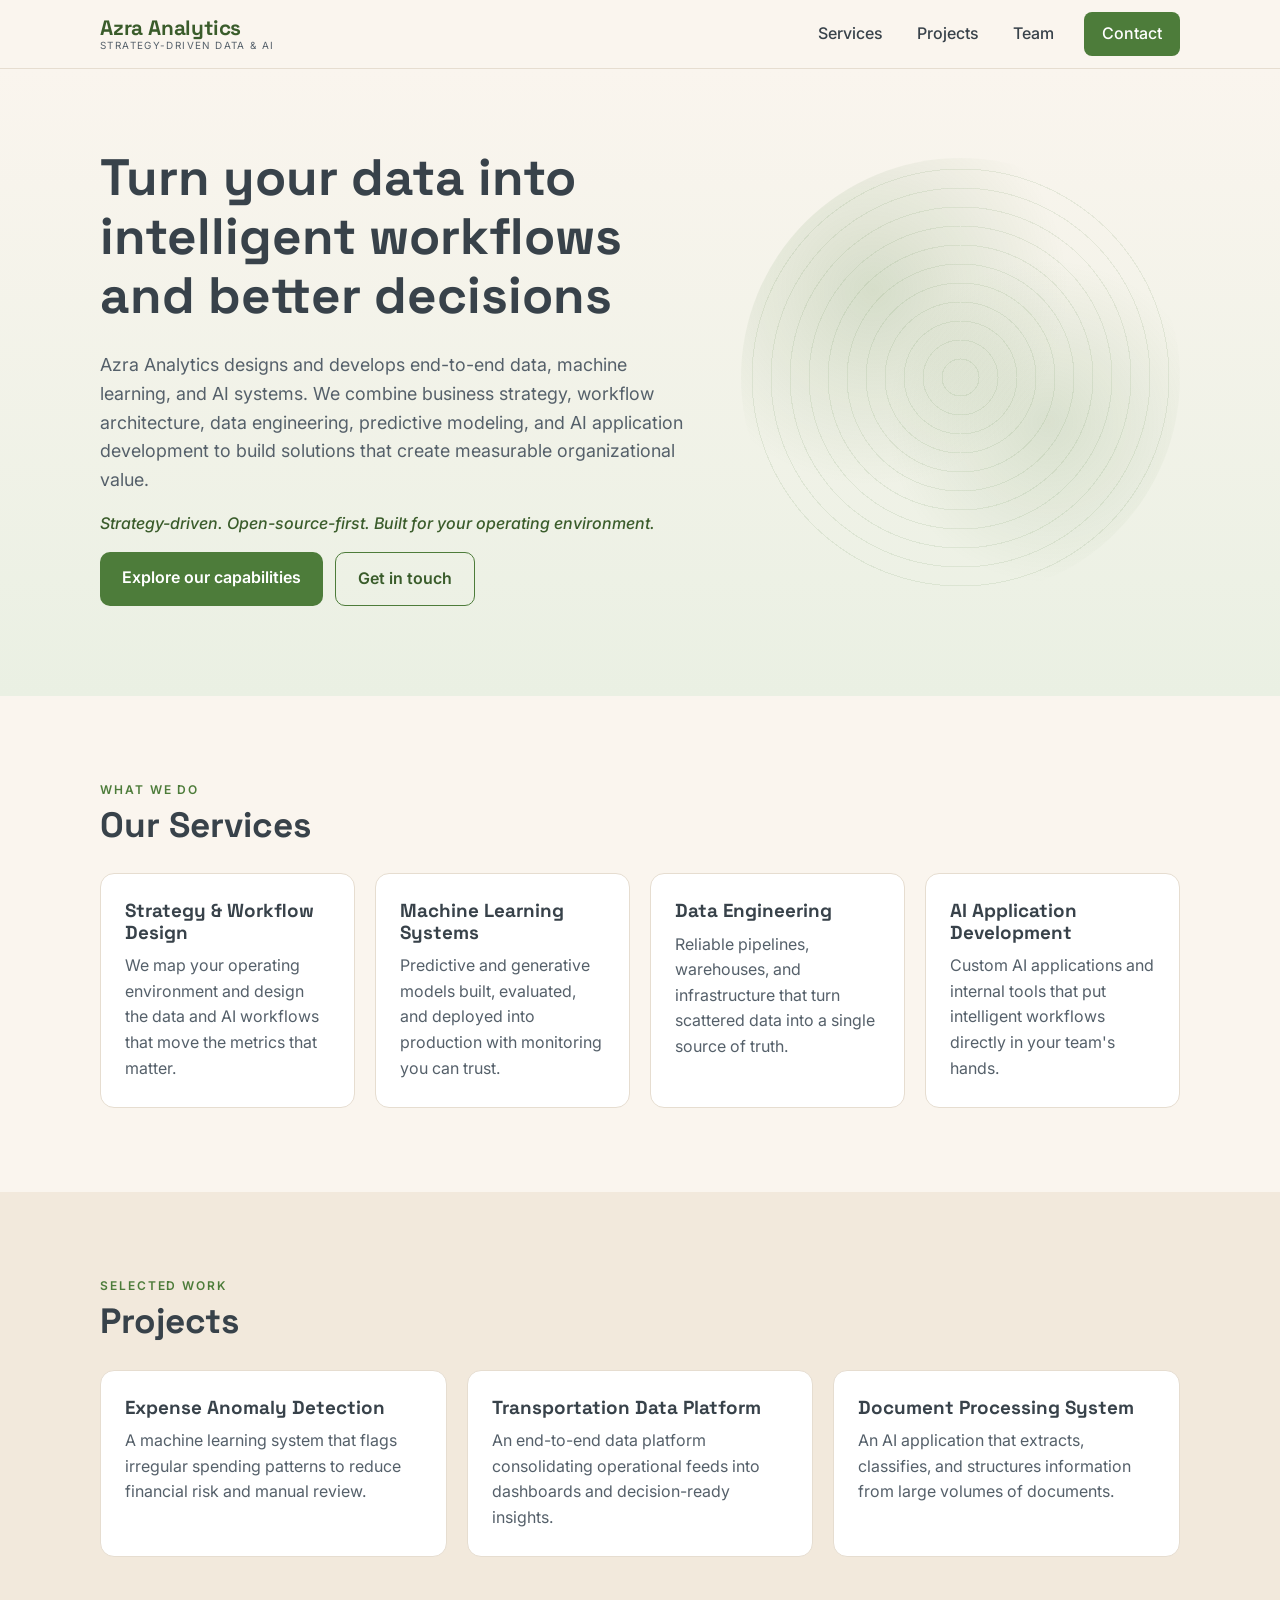
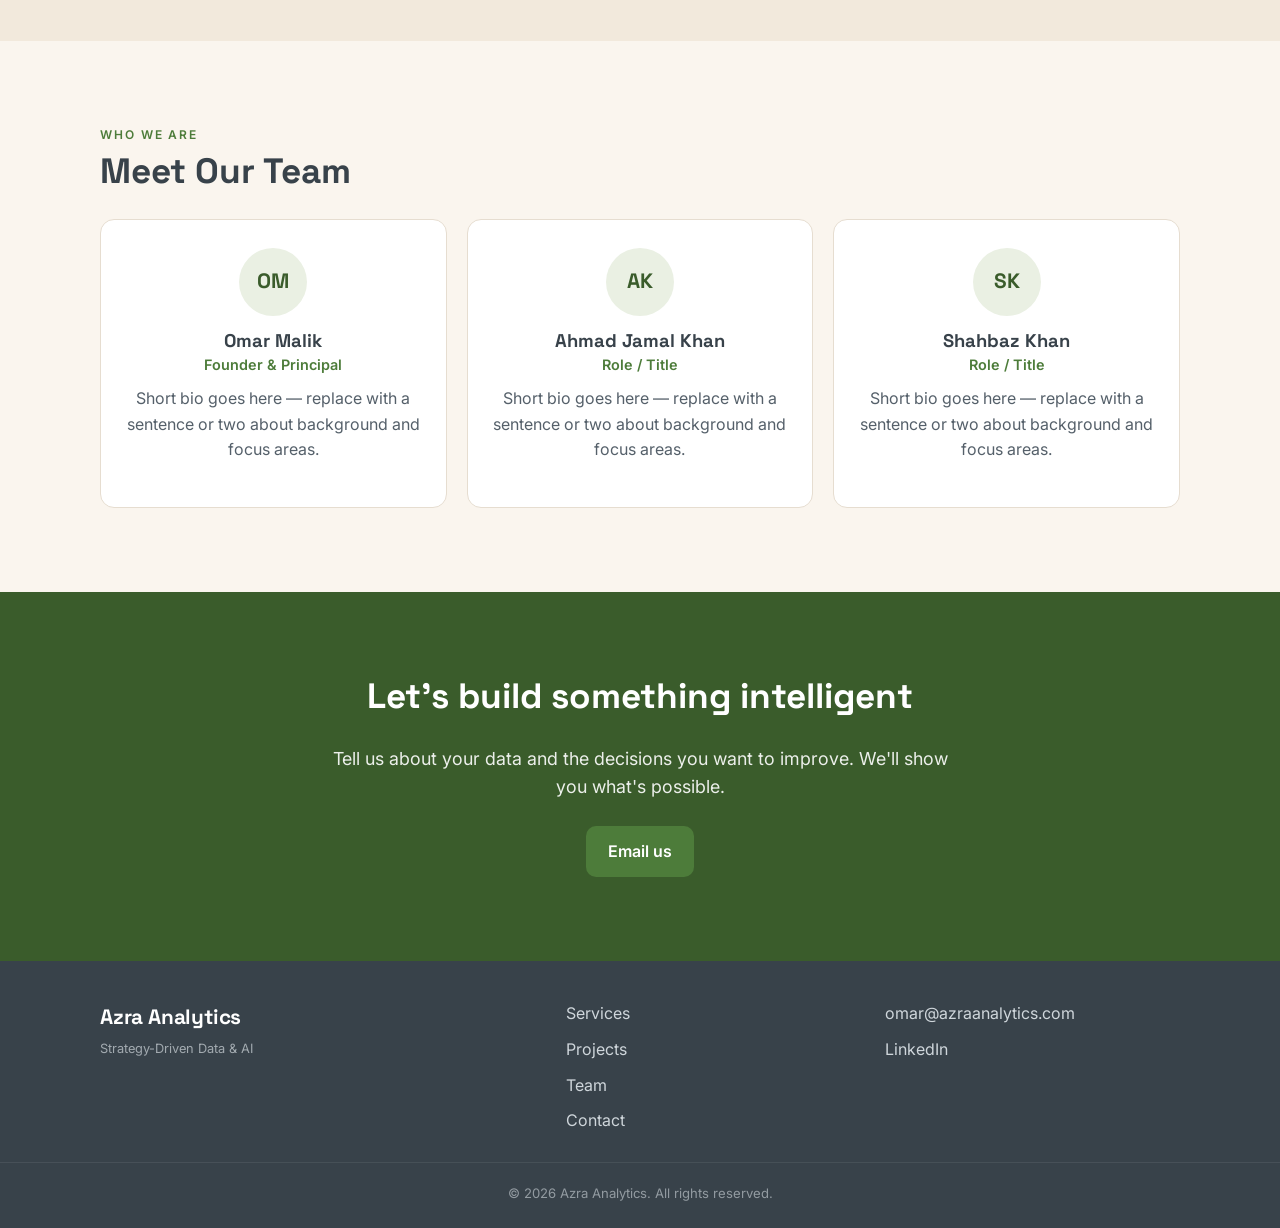
==== index.html @ 666e1976 "Initial Azra Analytics static site (hero, services, projects, team, contact) + project notes Co-Auth" ====
<!doctype html>
<html lang="en">
<head>
  <meta charset="utf-8" />
  <meta name="viewport" content="width=device-width, initial-scale=1" />
  <title>Azra Analytics — Strategy-Driven Data &amp; AI</title>
  <meta name="description" content="Azra Analytics designs and develops end-to-end data, machine learning, and AI systems that create measurable organizational value." />
  <link rel="preconnect" href="https://fonts.googleapis.com" />
  <link rel="preconnect" href="https://fonts.gstatic.com" crossorigin />
  <link href="https://fonts.googleapis.com/css2?family=Space+Grotesk:wght@500;600;700&family=Inter:wght@400;500;600&display=swap" rel="stylesheet" />
  <link rel="stylesheet" href="styles.css" />
</head>
<body>
  <!-- ===== Header ===== -->
  <header class="site-header" id="top">
    <div class="container header-inner">
      <a class="brand" href="#top" aria-label="Azra Analytics home">
        <span class="brand-name">Azra Analytics</span>
        <span class="brand-tag">Strategy-Driven Data &amp; AI</span>
      </a>

      <button class="nav-toggle" aria-expanded="false" aria-controls="primary-nav" aria-label="Open menu">
        <span></span><span></span><span></span>
      </button>

      <nav class="primary-nav" id="primary-nav">
        <a href="#services">Services</a>
        <a href="#projects">Projects</a>
        <a href="#team">Team</a>
        <a href="#contact" class="nav-cta">Contact</a>
      </nav>
    </div>
  </header>

  <main>
    <!-- ===== Hero ===== -->
    <section class="hero">
      <div class="container hero-inner">
        <div class="hero-copy">
          <h1>Turn your data into intelligent workflows and better decisions</h1>
          <p class="lead">
            Azra Analytics designs and develops end-to-end data, machine learning, and AI systems.
            We combine business strategy, workflow architecture, data engineering, predictive modeling,
            and AI application development to build solutions that create measurable organizational value.
          </p>
          <p class="hero-tagline">Strategy-driven. Open-source-first. Built for your operating environment.</p>
          <div class="hero-actions">
            <a class="btn btn-primary" href="#services">Explore our capabilities</a>
            <a class="btn btn-ghost" href="#contact">Get in touch</a>
          </div>
        </div>
        <div class="hero-visual" aria-hidden="true">
          <div class="network-graphic"></div>
        </div>
      </div>
    </section>

    <!-- ===== Services ===== -->
    <section class="section" id="services">
      <div class="container">
        <p class="eyebrow">What we do</p>
        <h2 class="section-title">Our Services</h2>
        <div class="grid grid-4">
          <article class="card">
            <h3>Strategy &amp; Workflow Design</h3>
            <p>We map your operating environment and design the data and AI workflows that move the metrics that matter.</p>
          </article>
          <article class="card">
            <h3>Machine Learning Systems</h3>
            <p>Predictive and generative models built, evaluated, and deployed into production with monitoring you can trust.</p>
          </article>
          <article class="card">
            <h3>Data Engineering</h3>
            <p>Reliable pipelines, warehouses, and infrastructure that turn scattered data into a single source of truth.</p>
          </article>
          <article class="card">
            <h3>AI Application Development</h3>
            <p>Custom AI applications and internal tools that put intelligent workflows directly in your team's hands.</p>
          </article>
        </div>
      </div>
    </section>

    <!-- ===== Projects ===== -->
    <section class="section section-alt" id="projects">
      <div class="container">
        <p class="eyebrow">Selected work</p>
        <h2 class="section-title">Projects</h2>
        <div class="grid grid-3">
          <article class="card">
            <h3>Expense Anomaly Detection</h3>
            <p>A machine learning system that flags irregular spending patterns to reduce financial risk and manual review.</p>
          </article>
          <article class="card">
            <h3>Transportation Data Platform</h3>
            <p>An end-to-end data platform consolidating operational feeds into dashboards and decision-ready insights.</p>
          </article>
          <article class="card">
            <h3>Document Processing System</h3>
            <p>An AI application that extracts, classifies, and structures information from large volumes of documents.</p>
          </article>
        </div>
      </div>
    </section>

    <!-- ===== Team ===== -->
    <section class="section" id="team">
      <div class="container">
        <p class="eyebrow">Who we are</p>
        <h2 class="section-title">Meet Our Team</h2>
        <div class="grid grid-3">
          <article class="team-card">
            <div class="avatar" aria-hidden="true">OM</div>
            <h3>Omar Malik</h3>
            <p class="role">Founder &amp; Principal</p>
            <p>Short bio goes here — replace with a sentence or two about background and focus areas.</p>
          </article>
          <article class="team-card">
            <div class="avatar" aria-hidden="true">AK</div>
            <h3>Ahmad Jamal Khan</h3>
            <p class="role">Role / Title</p>
            <p>Short bio goes here — replace with a sentence or two about background and focus areas.</p>
          </article>
          <article class="team-card">
            <div class="avatar" aria-hidden="true">SK</div>
            <h3>Shahbaz Khan</h3>
            <p class="role">Role / Title</p>
            <p>Short bio goes here — replace with a sentence or two about background and focus areas.</p>
          </article>
        </div>
      </div>
    </section>

    <!-- ===== Contact ===== -->
    <section class="section section-cta" id="contact">
      <div class="container contact-inner">
        <h2 class="section-title">Let's build something intelligent</h2>
        <p class="lead">Tell us about your data and the decisions you want to improve. We'll show you what's possible.</p>
        <a class="btn btn-primary" href="mailto:omar@azraanalytics.com">Email us</a>
      </div>
    </section>
  </main>

  <!-- ===== Footer ===== -->
  <footer class="site-footer">
    <div class="container footer-inner">
      <div>
        <span class="brand-name">Azra Analytics</span>
        <p class="footer-tag">Strategy-Driven Data &amp; AI</p>
      </div>
      <nav class="footer-links" aria-label="Footer">
        <a href="#services">Services</a>
        <a href="#projects">Projects</a>
        <a href="#team">Team</a>
        <a href="#contact">Contact</a>
      </nav>
      <div class="footer-contact">
        <a href="mailto:omar@azraanalytics.com">omar@azraanalytics.com</a>
        <a href="https://www.linkedin.com" target="_blank" rel="noopener">LinkedIn</a>
      </div>
    </div>
    <p class="copyright">© 2026 Azra Analytics. All rights reserved.</p>
  </footer>

  <script>
    // Mobile nav toggle
    const toggle = document.querySelector('.nav-toggle');
    const nav = document.querySelector('.primary-nav');
    toggle.addEventListener('click', () => {
      const open = nav.classList.toggle('open');
      toggle.classList.toggle('open', open);
      toggle.setAttribute('aria-expanded', String(open));
    });
    // Close menu after tapping a link (mobile)
    nav.querySelectorAll('a').forEach(a =>
      a.addEventListener('click', () => {
        nav.classList.remove('open');
        toggle.classList.remove('open');
        toggle.setAttribute('aria-expanded', 'false');
      })
    );
  </script>
</body>
</html>
---- styles.css ----
/* ===== Design tokens ===== */
:root {
  --green:        #4d7c3a;
  --green-deep:   #3a5c2b;
  --green-tint:   #eaf0e3;
  --cream:        #faf5ee;
  --cream-deep:   #f2e9dc;
  --slate:        #38424a;   /* headings */
  --body:         #55606a;   /* body text */
  --white:        #ffffff;
  --border:       #e6ddd0;
  --radius:       14px;
  --shadow:       0 6px 24px rgba(56, 66, 74, 0.08);
  --maxw:         1120px;
}

/* ===== Base ===== */
* { box-sizing: border-box; }
html { scroll-behavior: smooth; }
body {
  margin: 0;
  font-family: "Inter", system-ui, -apple-system, Segoe UI, Roboto, sans-serif;
  color: var(--body);
  background: var(--cream);
  line-height: 1.6;
  -webkit-font-smoothing: antialiased;
}
h1, h2, h3 {
  font-family: "Space Grotesk", "Inter", system-ui, sans-serif;
  color: var(--slate);
  line-height: 1.15;
  margin: 0 0 .5em;
}
p { margin: 0 0 1rem; }
a { color: var(--green-deep); text-decoration: none; }
img { max-width: 100%; display: block; }

.container {
  width: 100%;
  max-width: var(--maxw);
  margin: 0 auto;
  padding: 0 20px;
}

/* ===== Buttons ===== */
.btn {
  display: inline-block;
  padding: 13px 22px;
  border-radius: 10px;
  font-weight: 600;
  font-size: 1rem;
  cursor: pointer;
  transition: transform .12s ease, background .2s ease, box-shadow .2s ease;
}
.btn-primary { background: var(--green); color: #fff; }
.btn-primary:hover { background: var(--green-deep); transform: translateY(-1px); box-shadow: var(--shadow); }
.btn-ghost { color: var(--green-deep); border: 1.5px solid var(--green); background: transparent; }
.btn-ghost:hover { background: var(--green-tint); }

/* ===== Header ===== */
.site-header {
  position: sticky;
  top: 0;
  z-index: 50;
  background: rgba(250, 245, 238, 0.92);
  backdrop-filter: blur(8px);
  border-bottom: 1px solid var(--border);
}
.header-inner {
  display: flex;
  align-items: center;
  justify-content: space-between;
  min-height: 68px;
}
.brand { display: flex; flex-direction: column; line-height: 1.1; }
.brand-name {
  font-family: "Space Grotesk", sans-serif;
  font-weight: 700;
  font-size: 1.3rem;
  color: var(--green-deep);
  letter-spacing: -0.01em;
}
.brand-tag {
  font-size: .62rem;
  letter-spacing: .14em;
  text-transform: uppercase;
  color: var(--body);
}

/* Nav */
.primary-nav a {
  color: var(--slate);
  font-weight: 500;
  padding: 8px 4px;
}
.primary-nav a:hover { color: var(--green); }
.nav-cta {
  background: var(--green);
  color: #fff !important;
  padding: 9px 18px !important;
  border-radius: 8px;
}
.nav-cta:hover { background: var(--green-deep); }

/* Hamburger */
.nav-toggle {
  display: none;
  flex-direction: column;
  gap: 5px;
  background: none;
  border: none;
  padding: 8px;
  cursor: pointer;
}
.nav-toggle span {
  width: 24px; height: 2px;
  background: var(--slate);
  transition: transform .2s ease, opacity .2s ease;
}
.nav-toggle.open span:nth-child(1) { transform: translateY(7px) rotate(45deg); }
.nav-toggle.open span:nth-child(2) { opacity: 0; }
.nav-toggle.open span:nth-child(3) { transform: translateY(-7px) rotate(-45deg); }

/* ===== Hero ===== */
.hero {
  background: linear-gradient(180deg, var(--cream) 0%, var(--green-tint) 100%);
  padding: 56px 0 64px;
}
.hero-inner {
  display: grid;
  grid-template-columns: 1fr;
  gap: 32px;
  align-items: center;
}
.hero h1 { font-size: clamp(2rem, 6vw, 3.2rem); }
.lead { font-size: 1.12rem; }
.hero-tagline {
  font-style: italic;
  color: var(--green-deep);
  font-weight: 500;
}
.hero-actions { display: flex; flex-wrap: wrap; gap: 12px; margin-top: 8px; }

/* Decorative network graphic (pure CSS, no image needed) */
.hero-visual { display: none; }
.network-graphic {
  aspect-ratio: 1 / 1;
  width: 100%;
  border-radius: 50%;
  background:
    radial-gradient(circle at 30% 30%, rgba(77,124,58,.18), transparent 45%),
    radial-gradient(circle at 70% 60%, rgba(77,124,58,.14), transparent 40%),
    repeating-radial-gradient(circle at center, transparent 0 18px, rgba(77,124,58,.10) 18px 19px);
}

/* ===== Sections ===== */
.section { padding: 64px 0; }
.section-alt { background: var(--cream-deep); }
.eyebrow {
  text-transform: uppercase;
  letter-spacing: .16em;
  font-size: .75rem;
  font-weight: 600;
  color: var(--green);
  margin-bottom: 6px;
}
.section-title { font-size: clamp(1.6rem, 4vw, 2.2rem); margin-bottom: 28px; }

/* ===== Grids & cards ===== */
.grid { display: grid; gap: 20px; grid-template-columns: 1fr; }
.card {
  background: var(--white);
  border: 1px solid var(--border);
  border-radius: var(--radius);
  padding: 26px 24px;
  transition: transform .15s ease, box-shadow .15s ease;
}
.card:hover { transform: translateY(-3px); box-shadow: var(--shadow); }
.card h3 { font-size: 1.18rem; }
.card p { margin: 0; }

/* Team */
.team-card {
  background: var(--white);
  border: 1px solid var(--border);
  border-radius: var(--radius);
  padding: 28px 24px;
  text-align: center;
}
.avatar {
  width: 68px; height: 68px;
  margin: 0 auto 14px;
  border-radius: 50%;
  background: var(--green-tint);
  color: var(--green-deep);
  font-family: "Space Grotesk", sans-serif;
  font-weight: 700;
  font-size: 1.3rem;
  display: flex; align-items: center; justify-content: center;
}
.team-card h3 { font-size: 1.15rem; margin-bottom: 2px; }
.role { color: var(--green); font-weight: 600; font-size: .9rem; margin-bottom: 10px; }

/* ===== Contact CTA ===== */
.section-cta {
  background: var(--green-deep);
  text-align: center;
}
.section-cta .section-title,
.section-cta .lead { color: #fff; }
.section-cta .lead { opacity: .9; max-width: 620px; margin: 0 auto 24px; }
.contact-inner { display: flex; flex-direction: column; align-items: center; }

/* ===== Footer ===== */
.site-footer {
  background: var(--slate);
  color: #cfd6db;
  padding: 40px 0 24px;
}
.footer-inner {
  display: grid;
  grid-template-columns: 1fr;
  gap: 24px;
}
.site-footer .brand-name { color: #fff; }
.footer-tag { font-size: .8rem; margin: 4px 0 0; opacity: .7; }
.footer-links { display: flex; flex-direction: column; gap: 10px; }
.footer-links a, .footer-contact a { color: #cfd6db; }
.footer-links a:hover, .footer-contact a:hover { color: #fff; }
.footer-contact { display: flex; flex-direction: column; gap: 10px; }
.copyright {
  text-align: center;
  font-size: .82rem;
  opacity: .6;
  margin: 28px 0 0;
  padding-top: 20px;
  border-top: 1px solid rgba(255,255,255,.12);
}

/* ===== Tablet ===== */
@media (min-width: 640px) {
  .grid-3 { grid-template-columns: repeat(2, 1fr); }
  .grid-4 { grid-template-columns: repeat(2, 1fr); }
  .footer-inner { grid-template-columns: 1.5fr 1fr 1fr; }
  .footer-links { flex-direction: column; }
}

/* ===== Desktop ===== */
@media (min-width: 900px) {
  .nav-toggle { display: none; }
  .primary-nav {
    display: flex;
    align-items: center;
    gap: 26px;
  }
  .hero { padding: 80px 0 90px; }
  .hero-inner { grid-template-columns: 1.15fr .85fr; gap: 48px; }
  .hero-visual { display: block; }
  .grid-3 { grid-template-columns: repeat(3, 1fr); }
  .grid-4 { grid-template-columns: repeat(4, 1fr); }
  .section { padding: 84px 0; }
}

/* ===== Mobile nav (below 900px) ===== */
@media (max-width: 899px) {
  .nav-toggle { display: flex; }
  .primary-nav {
    position: absolute;
    top: 68px; left: 0; right: 0;
    background: var(--cream);
    border-bottom: 1px solid var(--border);
    flex-direction: column;
    align-items: stretch;
    gap: 0;
    padding: 8px 20px 16px;
    display: none;
    box-shadow: var(--shadow);
  }
  .primary-nav.open { display: flex; }
  .primary-nav a {
    padding: 14px 4px;
    border-bottom: 1px solid var(--border);
    font-size: 1.05rem;
  }
  .nav-cta { text-align: center; margin-top: 10px; border-bottom: none !important; }
}
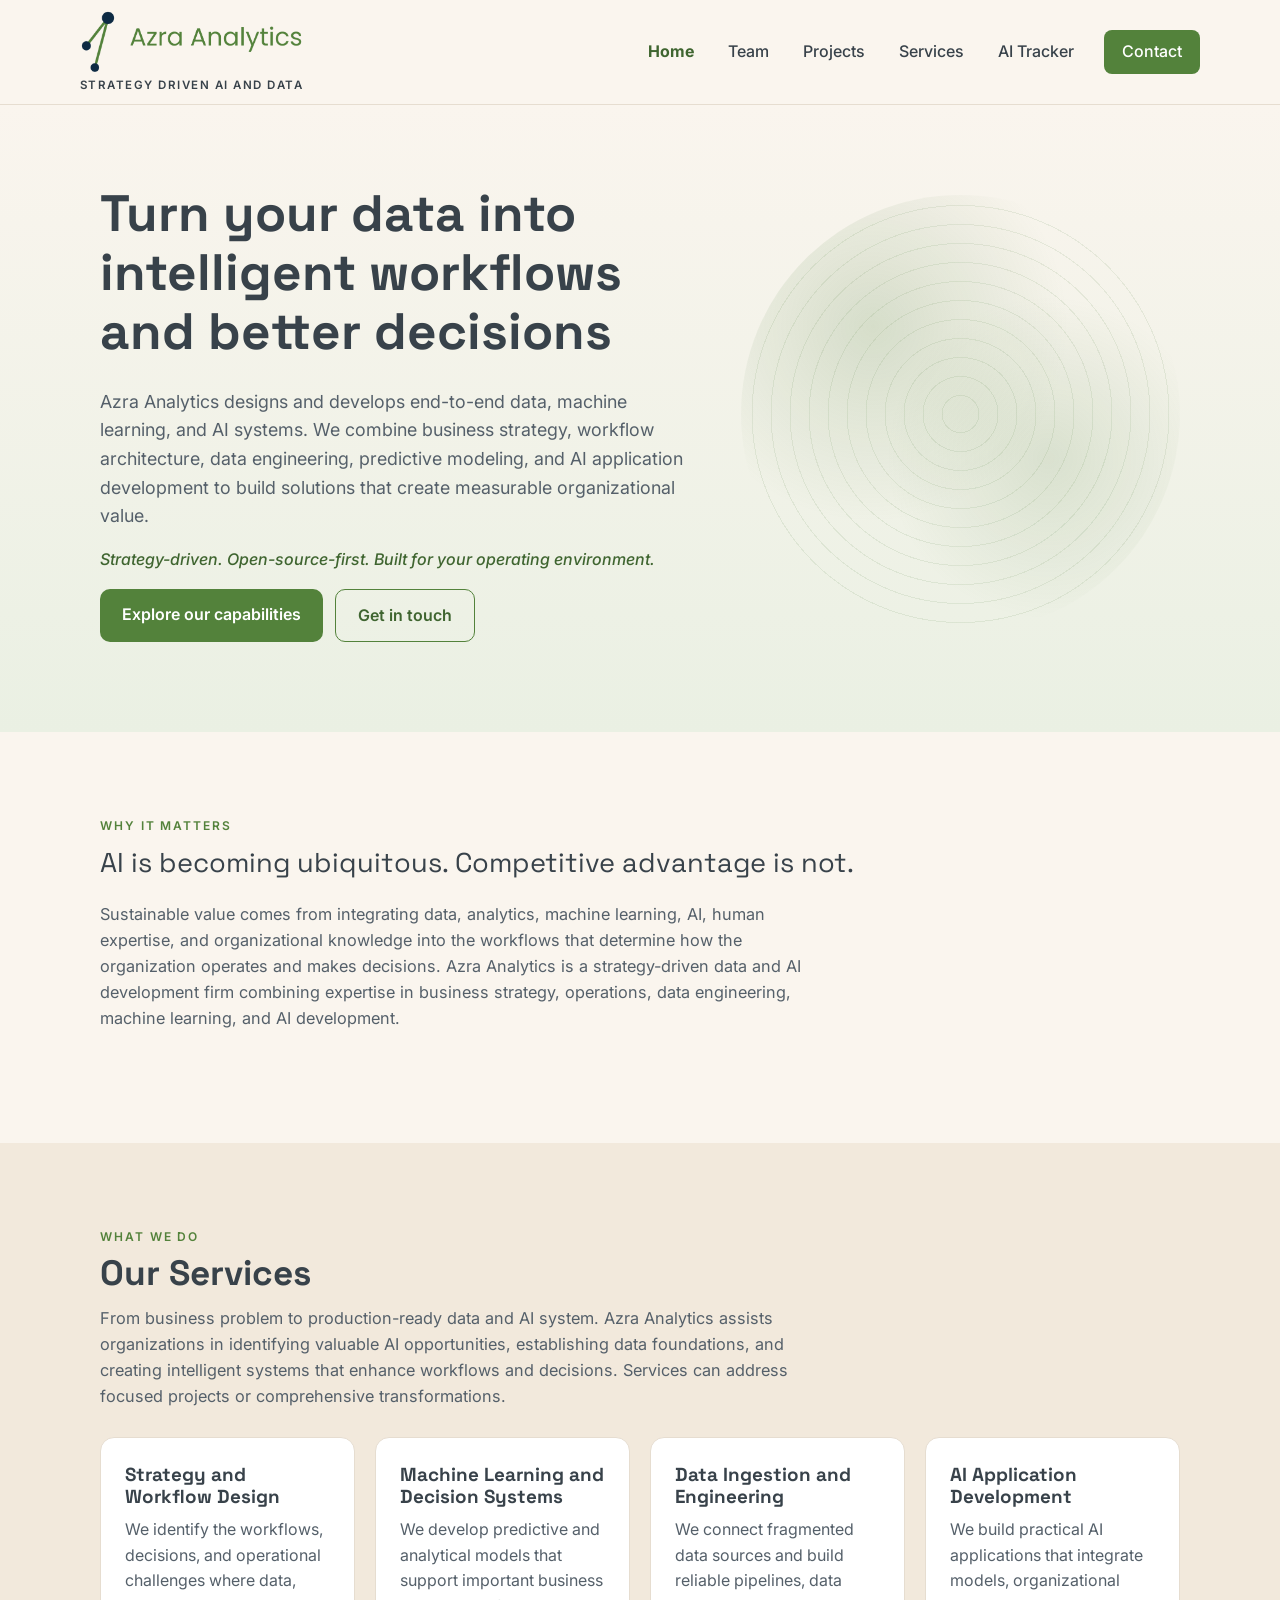
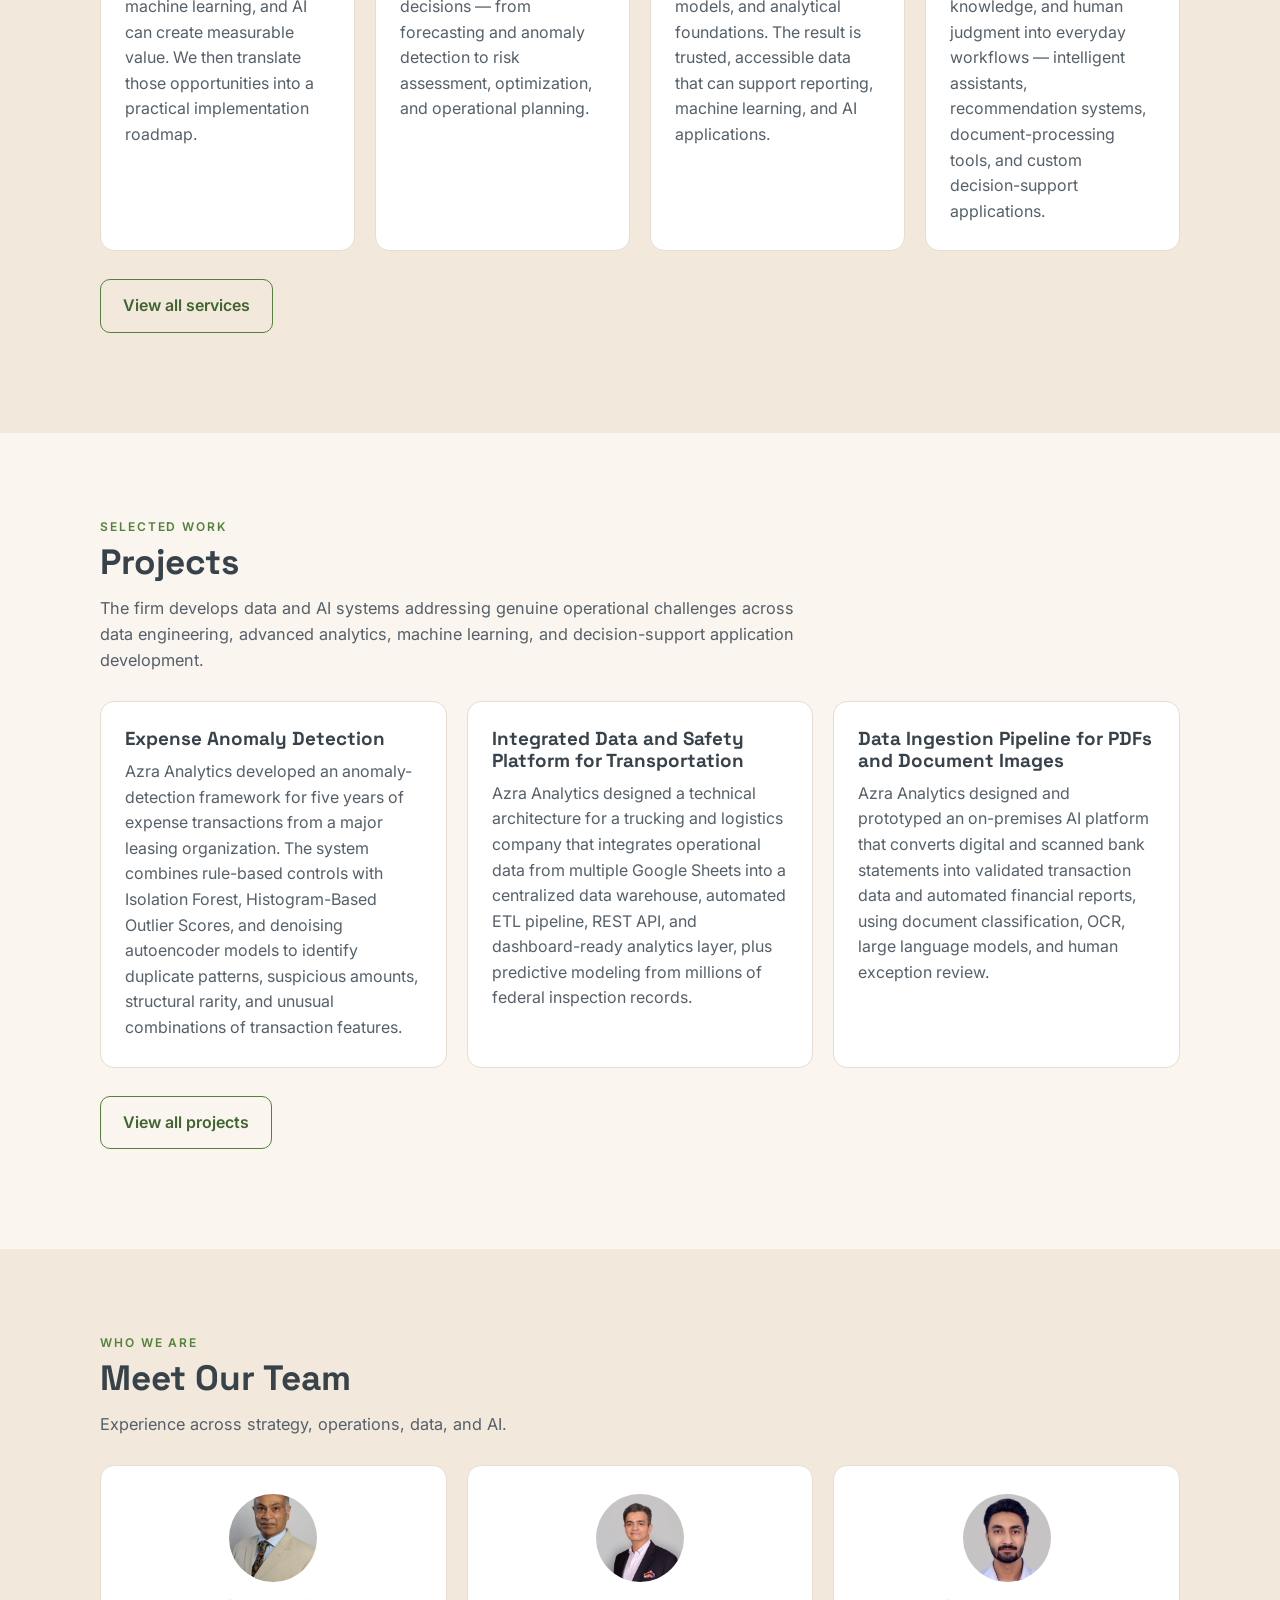
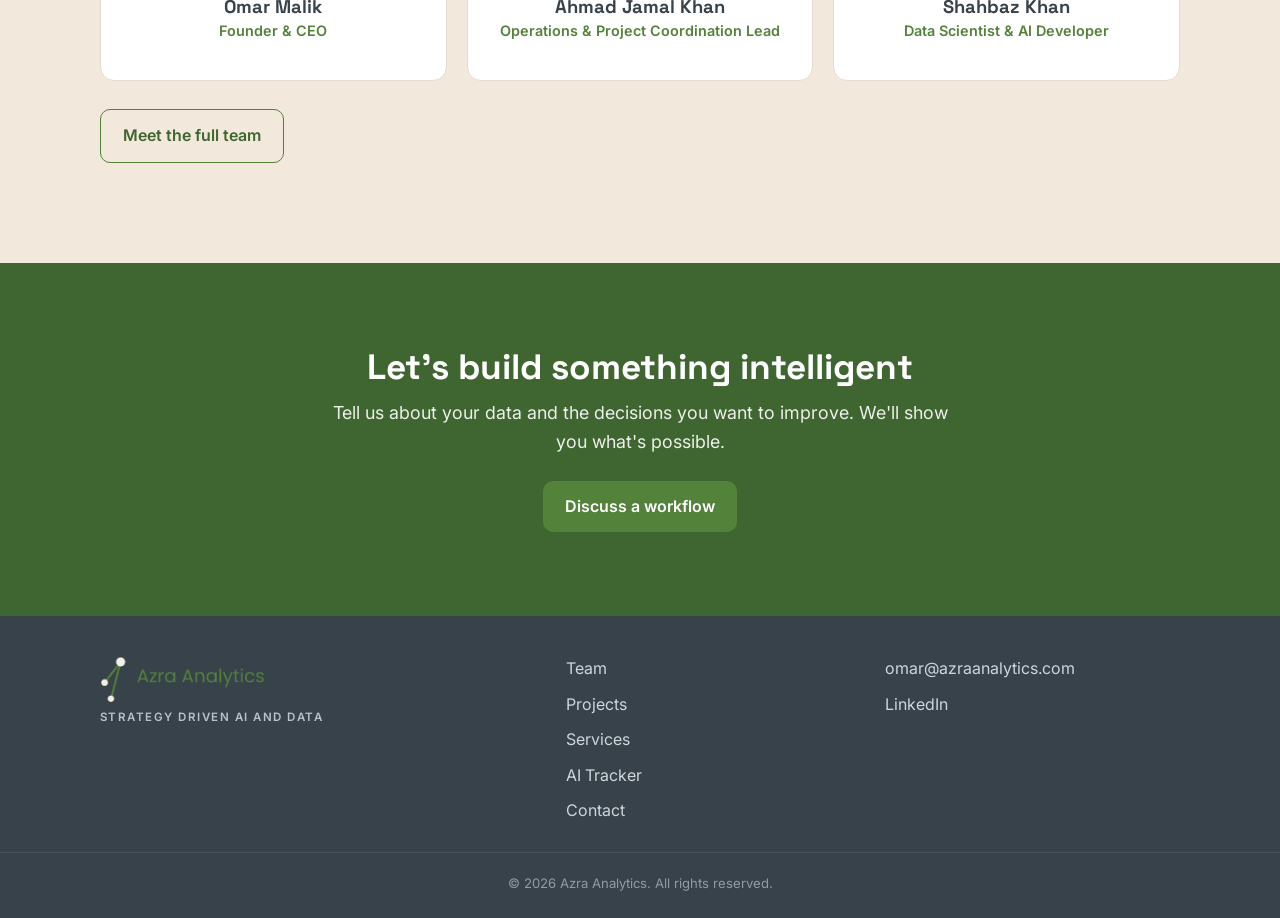
==== commit f0036898: "Rebuild as multi-page site, redesign logo, fix bio formatting - Replicate full live site structure: " ====
--- a/index.html
+++ b/index.html
@@ -3,7 +3,7 @@
 <head>
   <meta charset="utf-8" />
   <meta name="viewport" content="width=device-width, initial-scale=1" />
-  <title>Azra Analytics — Strategy-Driven Data &amp; AI</title>
+  <title>Azra Analytics — Strategy Driven AI and Data</title>
   <meta name="description" content="Azra Analytics designs and develops end-to-end data, machine learning, and AI systems that create measurable organizational value." />
   <link rel="preconnect" href="https://fonts.googleapis.com" />
   <link rel="preconnect" href="https://fonts.gstatic.com" crossorigin />
@@ -14,9 +14,9 @@
   <!-- ===== Header ===== -->
   <header class="site-header" id="top">
     <div class="container header-inner">
-      <a class="brand" href="#top" aria-label="Azra Analytics home">
-        <span class="brand-name">Azra Analytics</span>
-        <span class="brand-tag">Strategy-Driven Data &amp; AI</span>
+      <a class="brand" href="index.html" aria-label="Azra Analytics home">
+        <img class="brand-logo" src="images/logo.png" alt="Azra Analytics" />
+        <span class="brand-tag">Strategy Driven AI and Data</span>
       </a>
 
       <button class="nav-toggle" aria-expanded="false" aria-controls="primary-nav" aria-label="Open menu">
@@ -24,10 +24,12 @@
       </button>
 
       <nav class="primary-nav" id="primary-nav">
-        <a href="#services">Services</a>
-        <a href="#projects">Projects</a>
-        <a href="#team">Team</a>
-        <a href="#contact" class="nav-cta">Contact</a>
+        <a href="index.html" aria-current="page">Home</a>
+        <a href="team.html">Team</a>
+        <a href="projects.html">Projects</a>
+        <a href="services.html">Services</a>
+        <a href="ai-adoption-tracker.html">AI Tracker</a>
+        <a href="contact.html" class="nav-cta">Contact</a>
       </nav>
     </div>
   </header>
@@ -45,8 +47,8 @@
           </p>
           <p class="hero-tagline">Strategy-driven. Open-source-first. Built for your operating environment.</p>
           <div class="hero-actions">
-            <a class="btn btn-primary" href="#services">Explore our capabilities</a>
-            <a class="btn btn-ghost" href="#contact">Get in touch</a>
+            <a class="btn btn-primary" href="services.html">Explore our capabilities</a>
+            <a class="btn btn-ghost" href="contact.html">Get in touch</a>
           </div>
         </div>
         <div class="hero-visual" aria-hidden="true">
@@ -55,79 +57,91 @@
       </div>
     </section>
 
+    <!-- ===== About ===== -->
+    <section class="section">
+      <div class="container">
+        <p class="eyebrow">Why it matters</p>
+        <p class="about-statement">AI is becoming ubiquitous. Competitive advantage is not.</p>
+        <p class="section-intro">Sustainable value comes from integrating data, analytics, machine learning, AI, human expertise, and organizational knowledge into the workflows that determine how the organization operates and makes decisions. Azra Analytics is a strategy-driven data and AI development firm combining expertise in business strategy, operations, data engineering, machine learning, and AI development.</p>
+      </div>
+    </section>
+
     <!-- ===== Services ===== -->
-    <section class="section" id="services">
+    <section class="section section-alt" id="services">
       <div class="container">
         <p class="eyebrow">What we do</p>
         <h2 class="section-title">Our Services</h2>
+        <p class="section-intro">From business problem to production-ready data and AI system. Azra Analytics assists organizations in identifying valuable AI opportunities, establishing data foundations, and creating intelligent systems that enhance workflows and decisions. Services can address focused projects or comprehensive transformations.</p>
         <div class="grid grid-4">
           <article class="card">
-            <h3>Strategy &amp; Workflow Design</h3>
-            <p>We map your operating environment and design the data and AI workflows that move the metrics that matter.</p>
+            <h3>Strategy and Workflow Design</h3>
+            <p>We identify the workflows, decisions, and operational challenges where data, machine learning, and AI can create measurable value. We then translate those opportunities into a practical implementation roadmap.</p>
           </article>
           <article class="card">
-            <h3>Machine Learning Systems</h3>
-            <p>Predictive and generative models built, evaluated, and deployed into production with monitoring you can trust.</p>
+            <h3>Machine Learning and Decision Systems</h3>
+            <p>We develop predictive and analytical models that support important business decisions — from forecasting and anomaly detection to risk assessment, optimization, and operational planning.</p>
           </article>
           <article class="card">
-            <h3>Data Engineering</h3>
-            <p>Reliable pipelines, warehouses, and infrastructure that turn scattered data into a single source of truth.</p>
+            <h3>Data Ingestion and Engineering</h3>
+            <p>We connect fragmented data sources and build reliable pipelines, data models, and analytical foundations. The result is trusted, accessible data that can support reporting, machine learning, and AI applications.</p>
           </article>
           <article class="card">
             <h3>AI Application Development</h3>
-            <p>Custom AI applications and internal tools that put intelligent workflows directly in your team's hands.</p>
+            <p>We build practical AI applications that integrate models, organizational knowledge, and human judgment into everyday workflows — intelligent assistants, recommendation systems, document-processing tools, and custom decision-support applications.</p>
           </article>
         </div>
+        <p style="margin-top:28px"><a class="btn btn-ghost" href="services.html">View all services</a></p>
       </div>
     </section>
 
     <!-- ===== Projects ===== -->
-    <section class="section section-alt" id="projects">
+    <section class="section" id="projects">
       <div class="container">
         <p class="eyebrow">Selected work</p>
         <h2 class="section-title">Projects</h2>
+        <p class="section-intro">The firm develops data and AI systems addressing genuine operational challenges across data engineering, advanced analytics, machine learning, and decision-support application development.</p>
         <div class="grid grid-3">
           <article class="card">
             <h3>Expense Anomaly Detection</h3>
-            <p>A machine learning system that flags irregular spending patterns to reduce financial risk and manual review.</p>
+            <p>Azra Analytics developed an anomaly-detection framework for five years of expense transactions from a major leasing organization. The system combines rule-based controls with Isolation Forest, Histogram-Based Outlier Scores, and denoising autoencoder models to identify duplicate patterns, suspicious amounts, structural rarity, and unusual combinations of transaction features.</p>
           </article>
           <article class="card">
-            <h3>Transportation Data Platform</h3>
-            <p>An end-to-end data platform consolidating operational feeds into dashboards and decision-ready insights.</p>
+            <h3>Integrated Data and Safety Platform for Transportation</h3>
+            <p>Azra Analytics designed a technical architecture for a trucking and logistics company that integrates operational data from multiple Google Sheets into a centralized data warehouse, automated ETL pipeline, REST API, and dashboard-ready analytics layer, plus predictive modeling from millions of federal inspection records.</p>
           </article>
           <article class="card">
-            <h3>Document Processing System</h3>
-            <p>An AI application that extracts, classifies, and structures information from large volumes of documents.</p>
+            <h3>Data Ingestion Pipeline for PDFs and Document Images</h3>
+            <p>Azra Analytics designed and prototyped an on-premises AI platform that converts digital and scanned bank statements into validated transaction data and automated financial reports, using document classification, OCR, large language models, and human exception review.</p>
           </article>
         </div>
+        <p style="margin-top:28px"><a class="btn btn-ghost" href="projects.html">View all projects</a></p>
       </div>
     </section>
 
     <!-- ===== Team ===== -->
-    <section class="section" id="team">
+    <section class="section section-alt" id="team">
       <div class="container">
         <p class="eyebrow">Who we are</p>
         <h2 class="section-title">Meet Our Team</h2>
+        <p class="section-intro">Experience across strategy, operations, data, and AI.</p>
         <div class="grid grid-3">
           <article class="team-card">
-            <div class="avatar" aria-hidden="true">OM</div>
+            <img class="avatar-photo" src="images/team/omar-malik.jpg" alt="Omar Malik" />
             <h3>Omar Malik</h3>
-            <p class="role">Founder &amp; Principal</p>
-            <p>Short bio goes here — replace with a sentence or two about background and focus areas.</p>
+            <p class="role">Founder &amp; CEO</p>
           </article>
           <article class="team-card">
-            <div class="avatar" aria-hidden="true">AK</div>
+            <img class="avatar-photo" src="images/team/ahmad-jamal-khan.jpg" alt="Ahmad Jamal Khan" />
             <h3>Ahmad Jamal Khan</h3>
-            <p class="role">Role / Title</p>
-            <p>Short bio goes here — replace with a sentence or two about background and focus areas.</p>
+            <p class="role">Operations &amp; Project Coordination Lead</p>
           </article>
           <article class="team-card">
-            <div class="avatar" aria-hidden="true">SK</div>
+            <img class="avatar-photo" src="images/team/shahbaz-khan.png" alt="Shahbaz Khan" />
             <h3>Shahbaz Khan</h3>
-            <p class="role">Role / Title</p>
-            <p>Short bio goes here — replace with a sentence or two about background and focus areas.</p>
+            <p class="role">Data Scientist &amp; AI Developer</p>
           </article>
         </div>
+        <p style="margin-top:28px"><a class="btn btn-ghost" href="team.html">Meet the full team</a></p>
       </div>
     </section>
 
@@ -136,7 +150,7 @@
       <div class="container contact-inner">
         <h2 class="section-title">Let's build something intelligent</h2>
         <p class="lead">Tell us about your data and the decisions you want to improve. We'll show you what's possible.</p>
-        <a class="btn btn-primary" href="mailto:omar@azraanalytics.com">Email us</a>
+        <a class="btn btn-primary" href="contact.html">Discuss a workflow</a>
       </div>
     </section>
   </main>
@@ -144,19 +158,20 @@
   <!-- ===== Footer ===== -->
   <footer class="site-footer">
     <div class="container footer-inner">
-      <div>
-        <span class="brand-name">Azra Analytics</span>
-        <p class="footer-tag">Strategy-Driven Data &amp; AI</p>
+      <div class="footer-brand">
+        <img class="footer-logo" src="images/logo-light.png" alt="Azra Analytics" />
+        <span class="brand-tag">Strategy Driven AI and Data</span>
       </div>
       <nav class="footer-links" aria-label="Footer">
-        <a href="#services">Services</a>
-        <a href="#projects">Projects</a>
-        <a href="#team">Team</a>
-        <a href="#contact">Contact</a>
+        <a href="team.html">Team</a>
+        <a href="projects.html">Projects</a>
+        <a href="services.html">Services</a>
+        <a href="ai-adoption-tracker.html">AI Tracker</a>
+        <a href="contact.html">Contact</a>
       </nav>
       <div class="footer-contact">
         <a href="mailto:omar@azraanalytics.com">omar@azraanalytics.com</a>
-        <a href="https://www.linkedin.com" target="_blank" rel="noopener">LinkedIn</a>
+        <a href="https://www.linkedin.com/company/azra-analytics" target="_blank" rel="noopener">LinkedIn</a>
       </div>
     </div>
     <p class="copyright">© 2026 Azra Analytics. All rights reserved.</p>
--- a/styles.css
+++ b/styles.css
@@ -1,7 +1,7 @@
 /* ===== Design tokens ===== */
 :root {
-  --green:        #4d7c3a;
-  --green-deep:   #3a5c2b;
+  --green:        #53823b;
+  --green-deep:   #3f6530;
   --green-tint:   #eaf0e3;
   --cream:        #faf5ee;
   --cream-deep:   #f2e9dc;
@@ -71,20 +71,17 @@
   align-items: center;
   justify-content: space-between;
   min-height: 68px;
-}
-.brand { display: flex; flex-direction: column; line-height: 1.1; }
-.brand-name {
-  font-family: "Space Grotesk", sans-serif;
-  font-weight: 700;
-  font-size: 1.3rem;
-  color: var(--green-deep);
-  letter-spacing: -0.01em;
-}
+  padding: 10px 0;
+}
+.brand { display: flex; flex-direction: column; align-items: flex-start; gap: 4px; }
+.brand-logo { height: 44px; width: auto; display: block; }
 .brand-tag {
+  font-family: "Inter", sans-serif;
   font-size: .62rem;
-  letter-spacing: .14em;
+  font-weight: 600;
+  letter-spacing: .13em;
   text-transform: uppercase;
-  color: var(--body);
+  color: var(--slate);
 }
 
 /* Nav */
@@ -94,6 +91,7 @@
   padding: 8px 4px;
 }
 .primary-nav a:hover { color: var(--green); }
+.primary-nav a[aria-current="page"] { color: var(--green-deep); font-weight: 700; }
 .nav-cta {
   background: var(--green);
   color: #fff !important;
@@ -164,7 +162,8 @@
   color: var(--green);
   margin-bottom: 6px;
 }
-.section-title { font-size: clamp(1.6rem, 4vw, 2.2rem); margin-bottom: 28px; }
+.section-title { font-size: clamp(1.6rem, 4vw, 2.2rem); margin-bottom: 12px; }
+.section-intro { max-width: 720px; font-size: 1.02rem; margin-bottom: 28px; }
 
 /* ===== Grids & cards ===== */
 .grid { display: grid; gap: 20px; grid-template-columns: 1fr; }
@@ -187,19 +186,118 @@
   padding: 28px 24px;
   text-align: center;
 }
-.avatar {
-  width: 68px; height: 68px;
+.avatar-photo {
+  width: 88px; height: 88px;
   margin: 0 auto 14px;
   border-radius: 50%;
+  object-fit: cover;
   background: var(--green-tint);
-  color: var(--green-deep);
+}
+.team-card h3 { font-size: 1.15rem; margin-bottom: 2px; }
+.role { color: var(--green); font-weight: 600; font-size: .9rem; margin-bottom: 10px; }
+.expertise {
+  font-size: .82rem;
+  font-weight: 600;
+  color: var(--slate);
+  padding-bottom: 12px;
+  margin-bottom: 12px;
+  border-bottom: 1px solid var(--border);
+}
+
+/* ===== About / mission statement ===== */
+.about-statement {
+  font-family: "Space Grotesk", sans-serif;
+  font-size: clamp(1.3rem, 3vw, 1.7rem);
+  color: var(--slate);
+  max-width: 780px;
+}
+
+/* ===== Numbered service list (services page) ===== */
+.service-row {
+  display: grid;
+  grid-template-columns: auto 1fr;
+  gap: 18px;
+  padding: 28px 0;
+  border-top: 1px solid var(--border);
+}
+.service-row:last-child { border-bottom: 1px solid var(--border); }
+.service-num {
   font-family: "Space Grotesk", sans-serif;
   font-weight: 700;
-  font-size: 1.3rem;
-  display: flex; align-items: center; justify-content: center;
-}
-.team-card h3 { font-size: 1.15rem; margin-bottom: 2px; }
-.role { color: var(--green); font-weight: 600; font-size: .9rem; margin-bottom: 10px; }
+  font-size: 1.6rem;
+  color: var(--green);
+}
+.service-row h3 { margin-bottom: 8px; }
+.deliverables {
+  margin: 12px 0 0;
+  padding-left: 20px;
+  font-size: .95rem;
+}
+.deliverables li { margin-bottom: 4px; }
+
+/* ===== Page intro (non-hero pages) ===== */
+.page-intro {
+  background: linear-gradient(180deg, var(--cream) 0%, var(--green-tint) 100%);
+  padding: 48px 0 56px;
+}
+.page-intro h1 { font-size: clamp(1.9rem, 5vw, 2.8rem); }
+.page-intro .lead { max-width: 700px; }
+
+/* ===== Contact form ===== */
+.contact-layout {
+  display: grid;
+  grid-template-columns: 1fr;
+  gap: 40px;
+}
+.contact-form {
+  display: grid;
+  grid-template-columns: 1fr;
+  gap: 16px;
+  background: var(--white);
+  border: 1px solid var(--border);
+  border-radius: var(--radius);
+  padding: 28px;
+}
+.form-row { display: grid; grid-template-columns: 1fr; gap: 16px; }
+.field { display: flex; flex-direction: column; gap: 6px; }
+.field label { font-size: .88rem; font-weight: 600; color: var(--slate); }
+.field input, .field textarea {
+  font: inherit;
+  padding: 11px 13px;
+  border: 1.5px solid var(--border);
+  border-radius: 8px;
+  background: var(--cream);
+  color: var(--slate);
+}
+.field input:focus, .field textarea:focus {
+  outline: none;
+  border-color: var(--green);
+  background: var(--white);
+}
+.field textarea { resize: vertical; min-height: 120px; }
+.form-note { font-size: .85rem; color: var(--body); }
+.contact-meta h3 { font-size: 1.1rem; margin-bottom: 6px; }
+.contact-meta .meta-block { margin-bottom: 26px; }
+
+/* ===== AI Adoption Tracker page ===== */
+.tracker-hero {
+  background: linear-gradient(180deg, var(--cream) 0%, var(--green-tint) 100%);
+  padding: 56px 0 64px;
+  text-align: center;
+}
+.tracker-hero .eyebrow { justify-content: center; }
+.tracker-hero h1 { font-size: clamp(2rem, 5vw, 2.9rem); max-width: 820px; margin: 0 auto 18px; }
+.tracker-hero .lead { max-width: 700px; margin: 0 auto 28px; }
+.tracker-panel {
+  max-width: 760px;
+  margin: 0 auto;
+  background: var(--white);
+  border: 1px solid var(--border);
+  border-radius: var(--radius);
+  padding: 32px 28px;
+  text-align: left;
+}
+.tracker-panel p:last-of-type { margin-bottom: 22px; }
 
 /* ===== Contact CTA ===== */
 .section-cta {
@@ -222,8 +320,9 @@
   grid-template-columns: 1fr;
   gap: 24px;
 }
-.site-footer .brand-name { color: #fff; }
-.footer-tag { font-size: .8rem; margin: 4px 0 0; opacity: .7; }
+.footer-logo { height: 36px; width: auto; display: block; }
+.footer-brand { display: flex; flex-direction: column; align-items: flex-start; gap: 6px; }
+.footer-brand .brand-tag { color: #b9c2c9; }
 .footer-links { display: flex; flex-direction: column; gap: 10px; }
 .footer-links a, .footer-contact a { color: #cfd6db; }
 .footer-links a:hover, .footer-contact a:hover { color: #fff; }
@@ -239,10 +338,15 @@
 
 /* ===== Tablet ===== */
 @media (min-width: 640px) {
+  .grid-2 { grid-template-columns: repeat(2, 1fr); }
   .grid-3 { grid-template-columns: repeat(2, 1fr); }
   .grid-4 { grid-template-columns: repeat(2, 1fr); }
   .footer-inner { grid-template-columns: 1.5fr 1fr 1fr; }
   .footer-links { flex-direction: column; }
+  .brand-logo { height: 54px; }
+  .footer-logo { height: 42px; }
+  .brand-tag { font-size: .68rem; }
+  .form-row { grid-template-columns: 1fr 1fr; }
 }
 
 /* ===== Desktop ===== */
@@ -259,6 +363,10 @@
   .grid-3 { grid-template-columns: repeat(3, 1fr); }
   .grid-4 { grid-template-columns: repeat(4, 1fr); }
   .section { padding: 84px 0; }
+  .brand-logo { height: 62px; }
+  .footer-logo { height: 46px; }
+  .brand-tag { font-size: .72rem; }
+  .contact-layout { grid-template-columns: 1.3fr .9fr; }
 }
 
 /* ===== Mobile nav (below 900px) ===== */
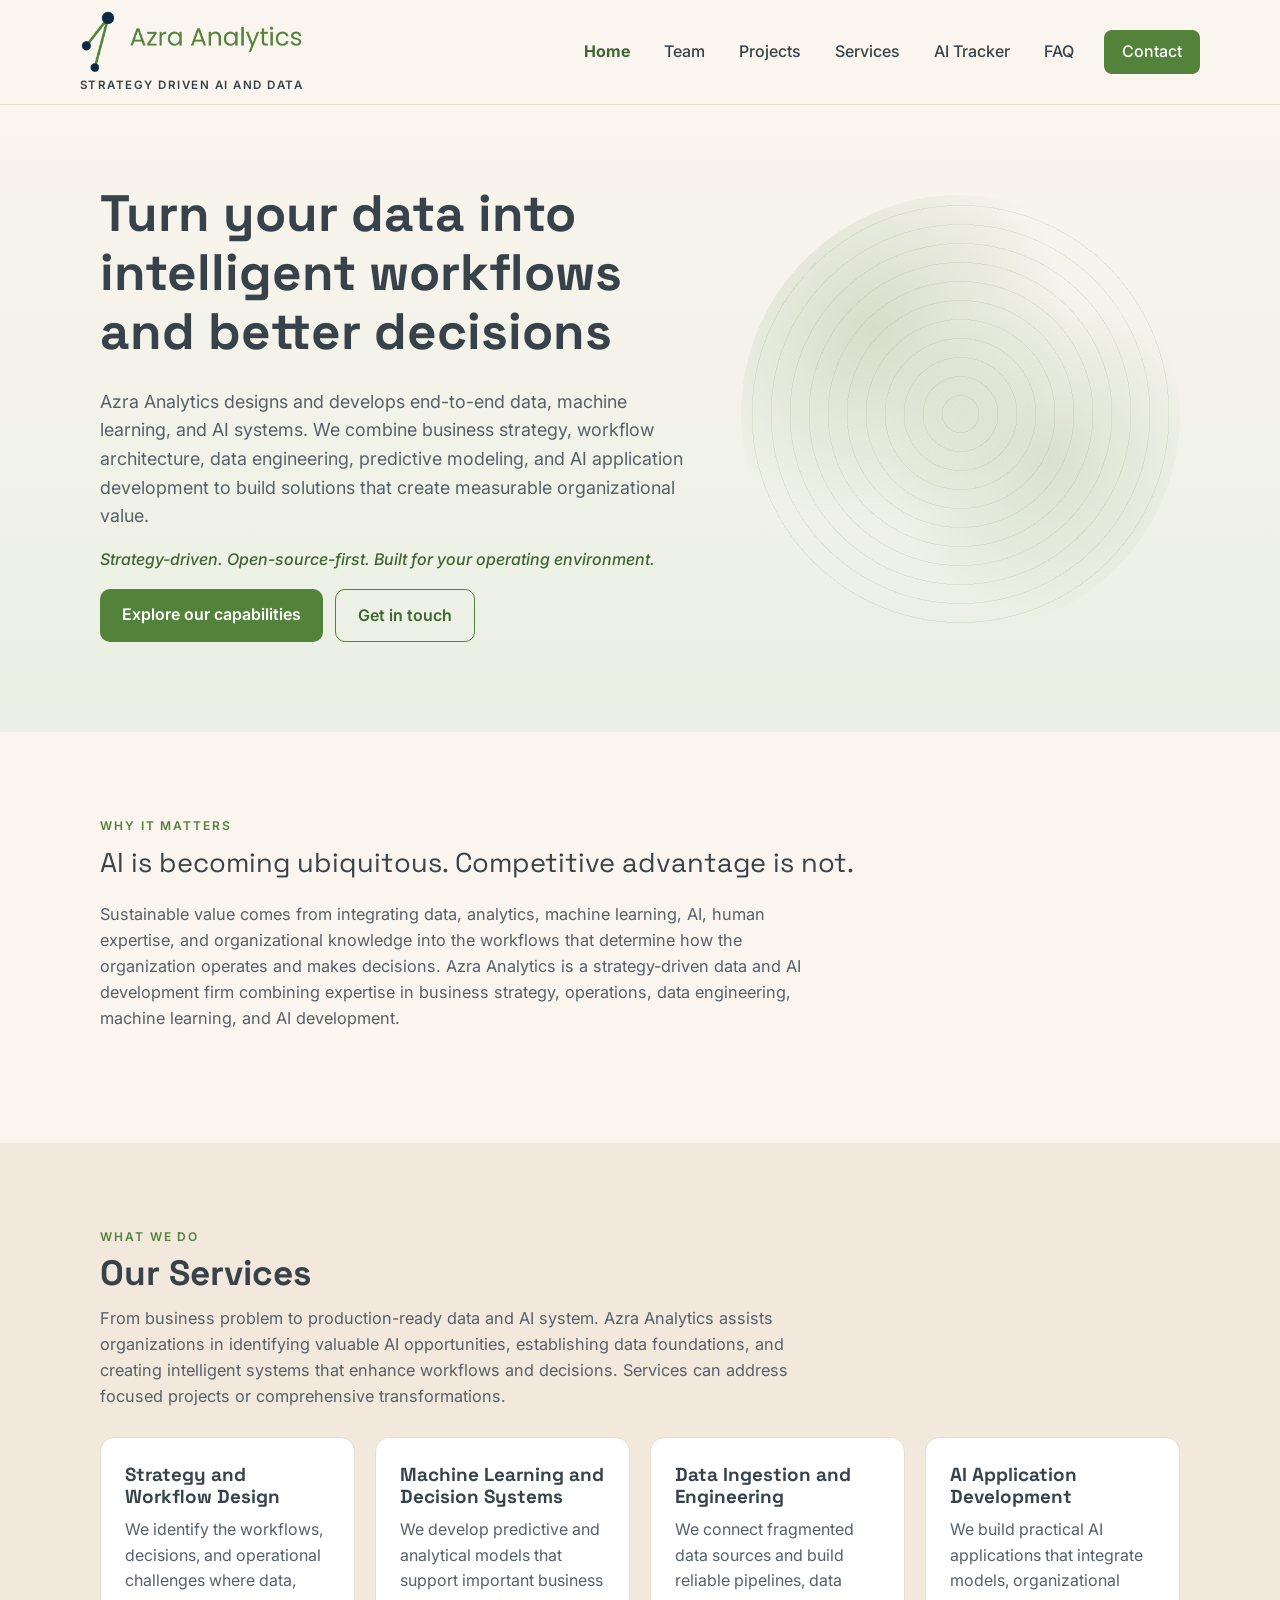
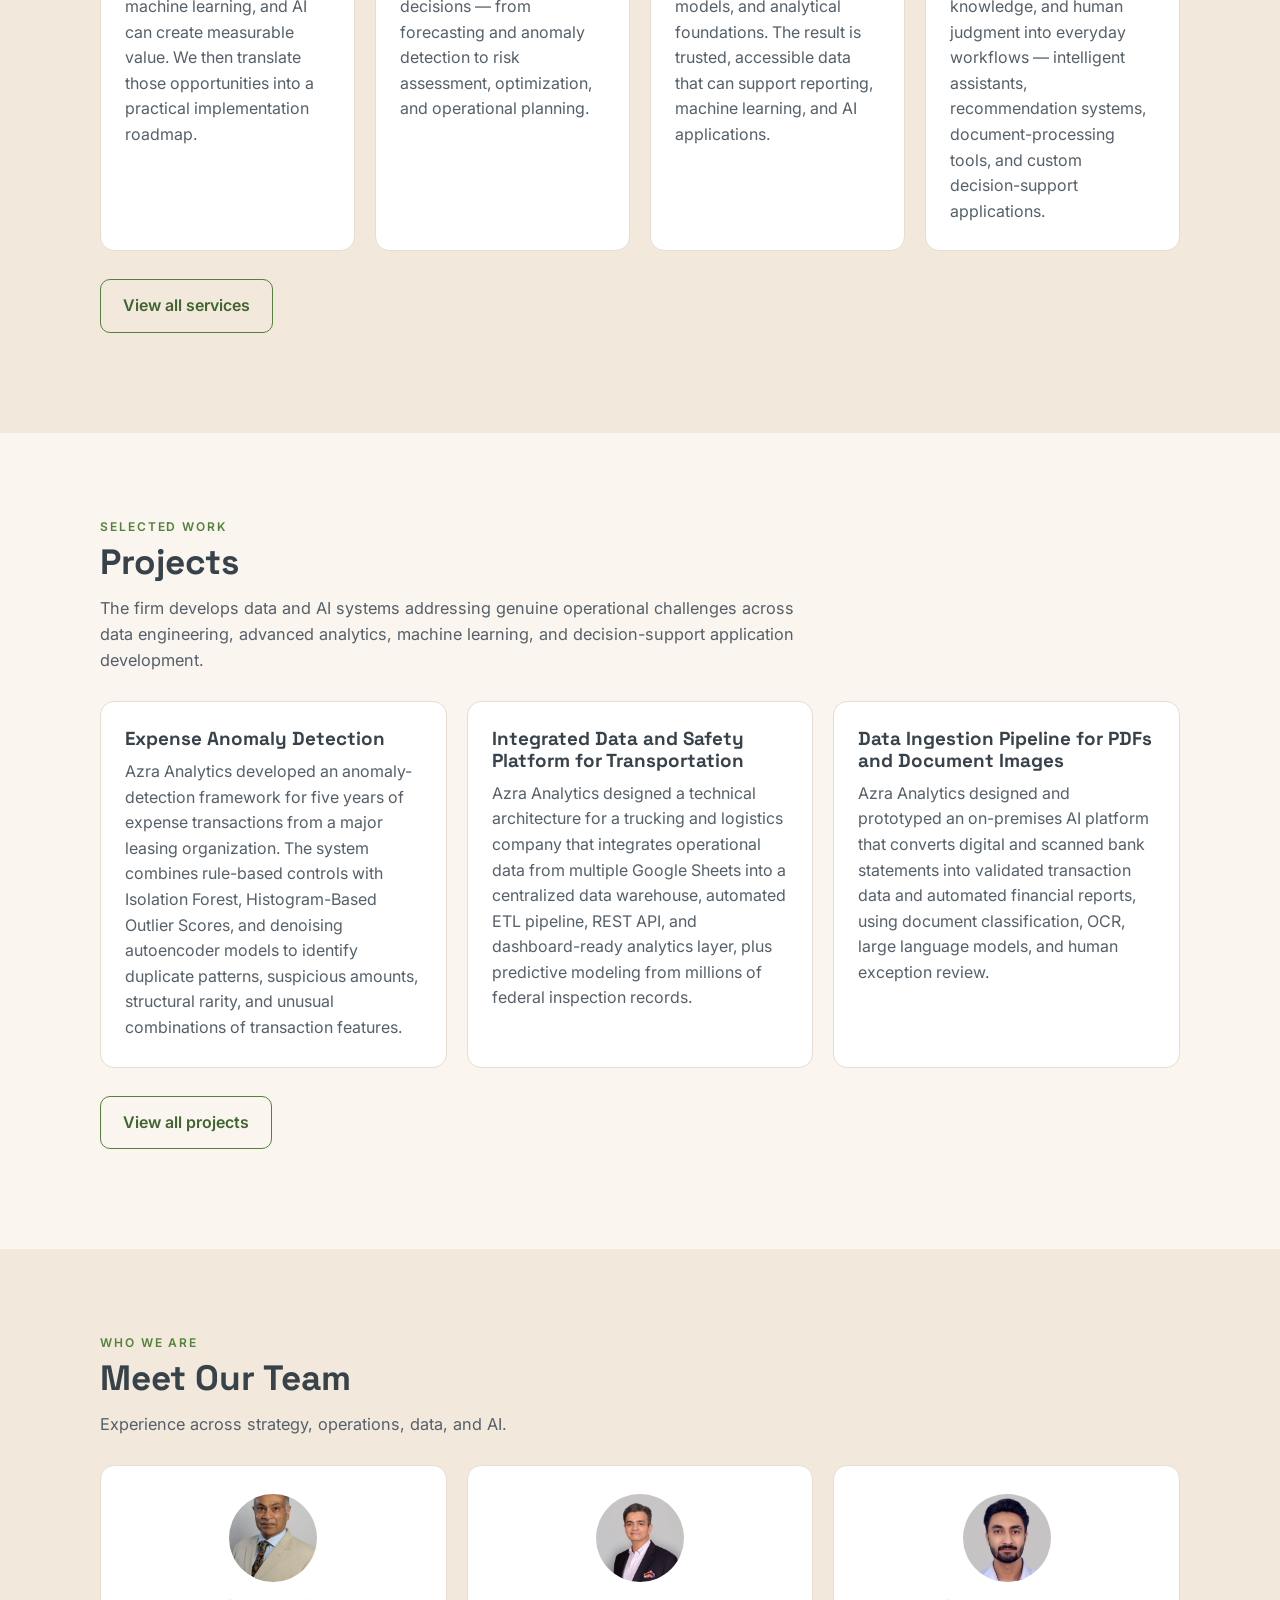
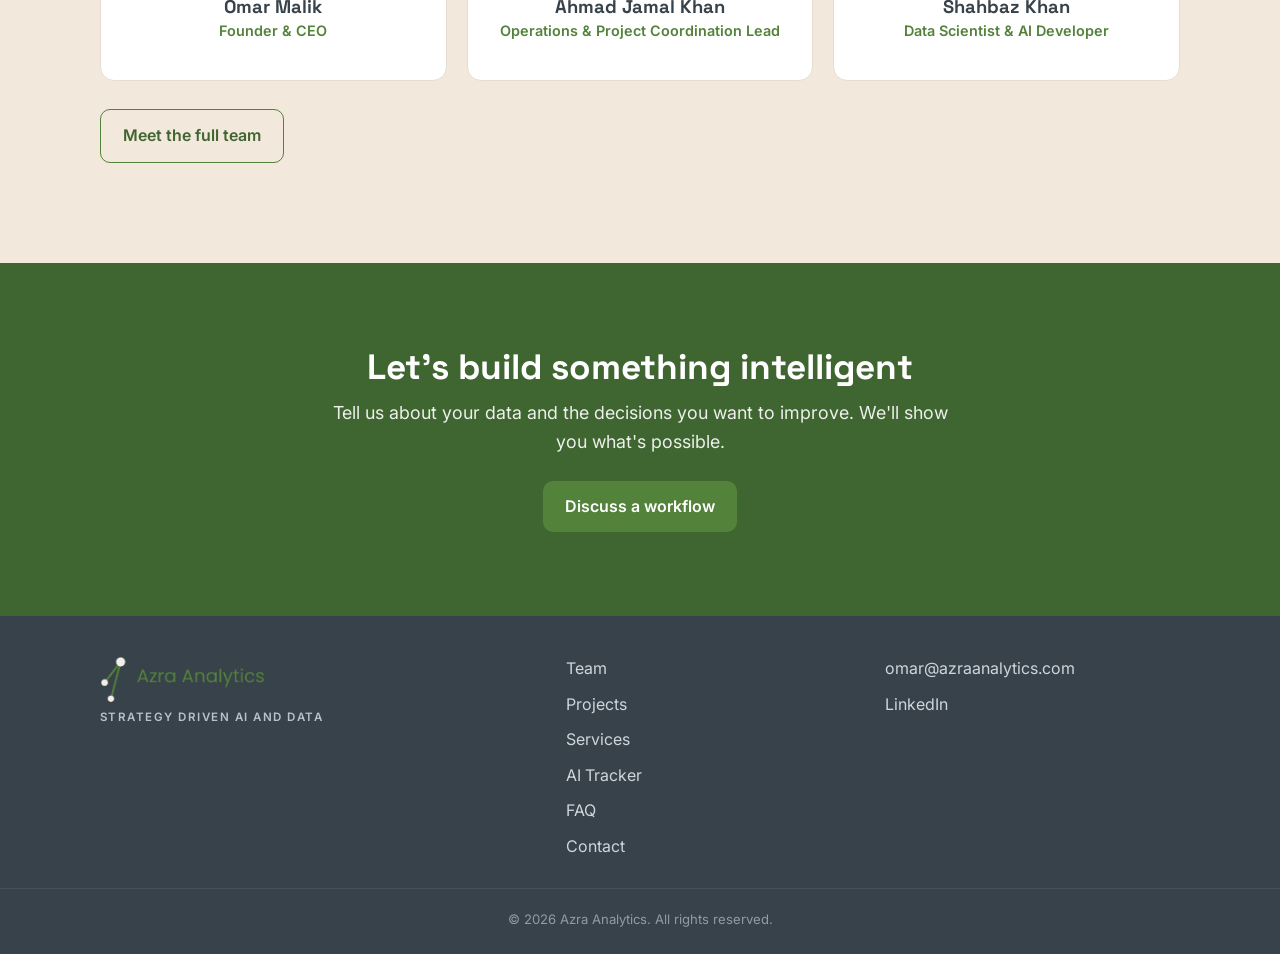
==== commit 17b2e9f1: "Add agent-discoverability layer (Phase 0 of agent-native roadmap) - llms.txt / llms-full.txt for LLM" ====
--- a/index.html
+++ b/index.html
@@ -9,6 +9,43 @@
   <link rel="preconnect" href="https://fonts.gstatic.com" crossorigin />
   <link href="https://fonts.googleapis.com/css2?family=Space+Grotesk:wght@500;600;700&family=Inter:wght@400;500;600&display=swap" rel="stylesheet" />
   <link rel="stylesheet" href="styles.css" />
+  <script type="application/ld+json">
+  {
+    "@context": "https://schema.org",
+    "@graph": [
+      {
+        "@type": "WebSite",
+        "@id": "https://www.azraanalytics.com/#website",
+        "url": "https://www.azraanalytics.com/",
+        "name": "Azra Analytics",
+        "publisher": { "@id": "https://www.azraanalytics.com/#org" }
+      },
+      {
+        "@type": "ProfessionalService",
+        "@id": "https://www.azraanalytics.com/#org",
+        "name": "Azra Analytics",
+        "url": "https://www.azraanalytics.com/",
+        "email": "omar@azraanalytics.com",
+        "slogan": "Strategy Driven AI and Data",
+        "description": "Strategy-driven data and AI development firm. We connect business strategy, workflow design, data engineering, machine learning, and AI application development to improve how organizations operate and make decisions.",
+        "areaServed": "Worldwide",
+        "address": { "@type": "PostalAddress", "addressRegion": "MI", "addressCountry": "US" },
+        "sameAs": ["https://www.linkedin.com/company/azra-analytics"],
+        "knowsAbout": ["Data strategy", "Workflow design", "Data engineering", "Machine learning", "Anomaly detection", "AI application development", "Document processing", "Public-health data systems", "Predictive analytics"],
+        "hasOfferCatalog": {
+          "@type": "OfferCatalog",
+          "name": "Services",
+          "itemListElement": [
+            { "@type": "Offer", "itemOffered": { "@type": "Service", "name": "Strategy and Workflow Design", "url": "https://www.azraanalytics.com/services.html", "description": "Identify the workflows and decisions where data, ML, and AI create measurable value; translate them into an implementation roadmap." } },
+            { "@type": "Offer", "itemOffered": { "@type": "Service", "name": "Data Ingestion & Engineering", "url": "https://www.azraanalytics.com/services.html", "description": "Connect fragmented data sources and build reliable pipelines, data models, and validation controls." } },
+            { "@type": "Offer", "itemOffered": { "@type": "Service", "name": "Machine Learning", "url": "https://www.azraanalytics.com/services.html", "description": "Predictive and analytical models built around a specific business decision: forecasting, anomaly detection, risk, optimization." } },
+            { "@type": "Offer", "itemOffered": { "@type": "Service", "name": "AI Application Development", "url": "https://www.azraanalytics.com/services.html", "description": "Embed models and organizational knowledge into everyday workflows: assistants, document-processing systems, decision-support apps with human review." } }
+          ]
+        }
+      }
+    ]
+  }
+  </script>
 </head>
 <body>
   <!-- ===== Header ===== -->
@@ -29,6 +66,7 @@
         <a href="projects.html">Projects</a>
         <a href="services.html">Services</a>
         <a href="ai-adoption-tracker.html">AI Tracker</a>
+        <a href="faq.html">FAQ</a>
         <a href="contact.html" class="nav-cta">Contact</a>
       </nav>
     </div>
@@ -167,6 +205,7 @@
         <a href="projects.html">Projects</a>
         <a href="services.html">Services</a>
         <a href="ai-adoption-tracker.html">AI Tracker</a>
+        <a href="faq.html">FAQ</a>
         <a href="contact.html">Contact</a>
       </nav>
       <div class="footer-contact">
--- a/styles.css
+++ b/styles.css
@@ -234,6 +234,17 @@
   font-size: .95rem;
 }
 .deliverables li { margin-bottom: 4px; }
+
+/* ===== FAQ list (faq page) ===== */
+.faq-item {
+  padding: 26px 0;
+  border-top: 1px solid var(--border);
+  max-width: 760px;
+}
+.faq-item:last-child { border-bottom: 1px solid var(--border); }
+.faq-item h2 { font-size: 1.16rem; margin-bottom: 10px; }
+.faq-item p { font-size: .98rem; }
+.faq-item p:last-child { margin-bottom: 0; }
 
 /* ===== Page intro (non-hero pages) ===== */
 .page-intro {
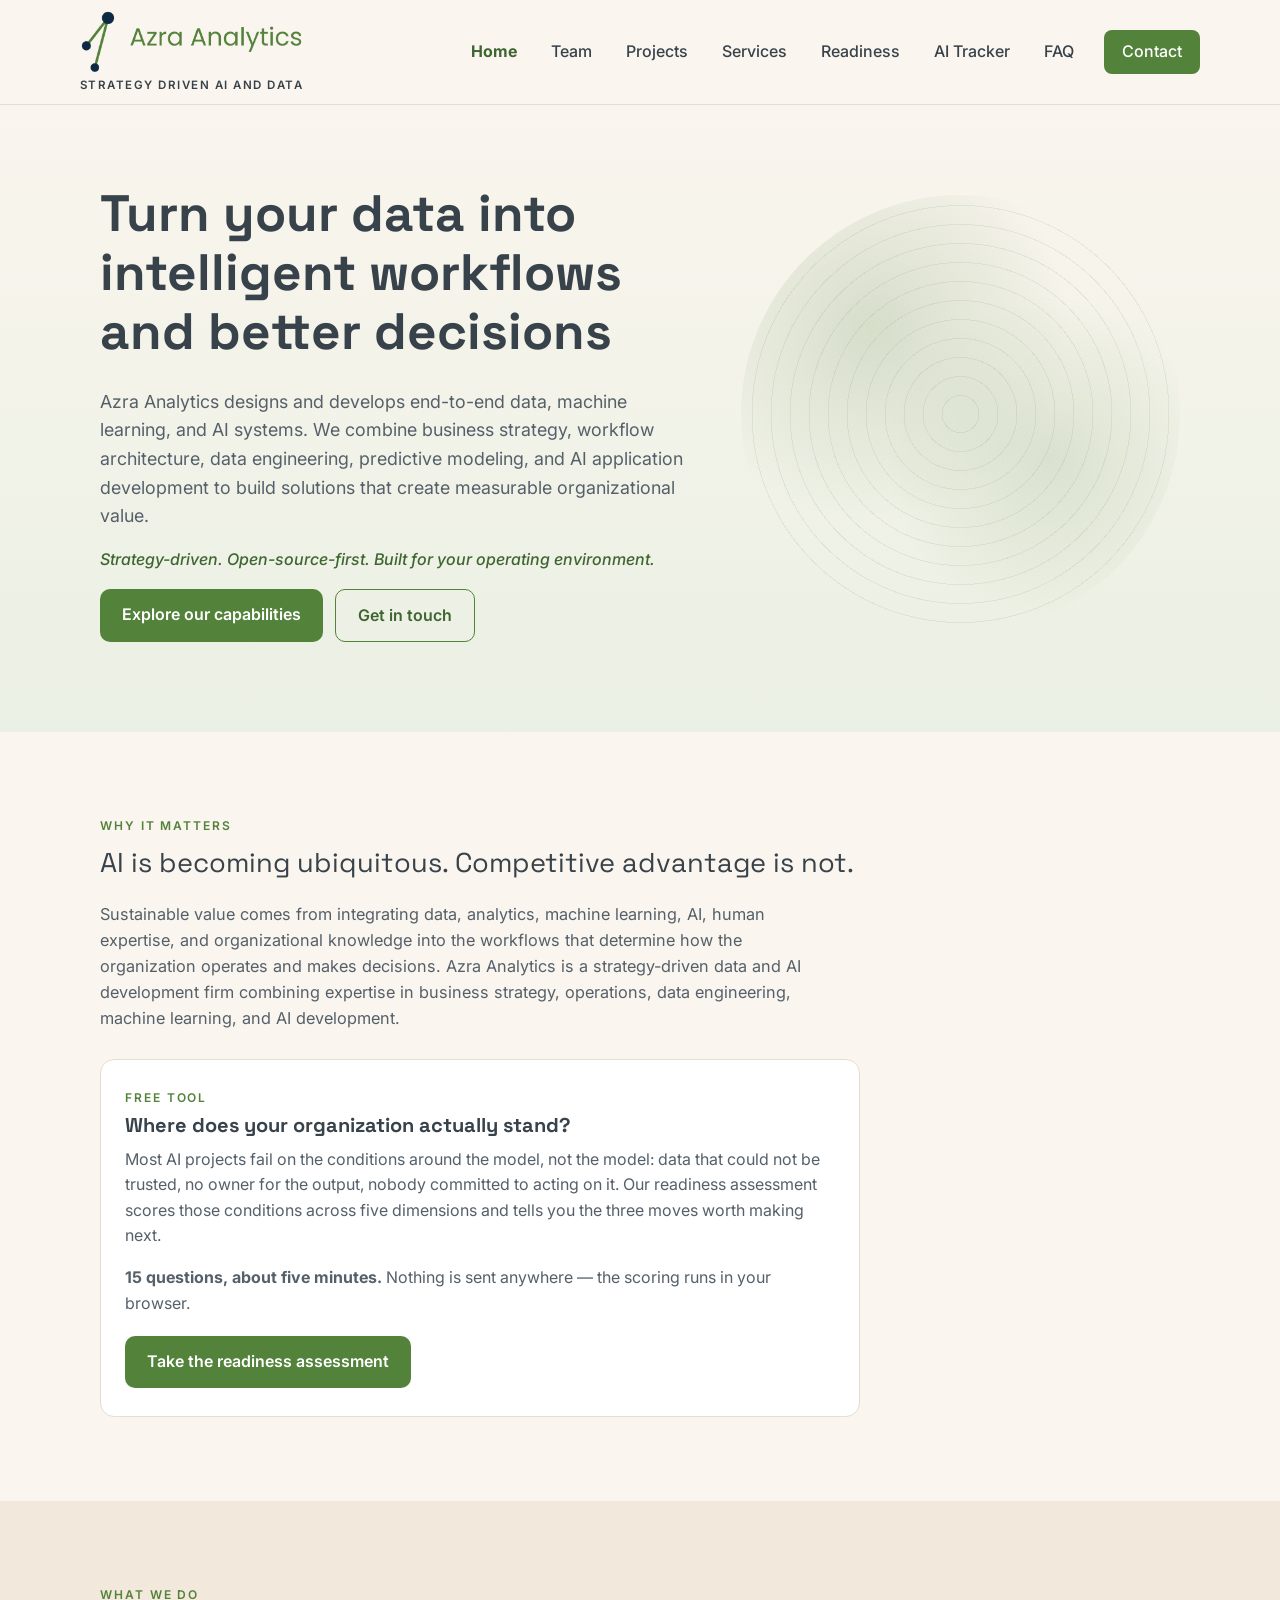
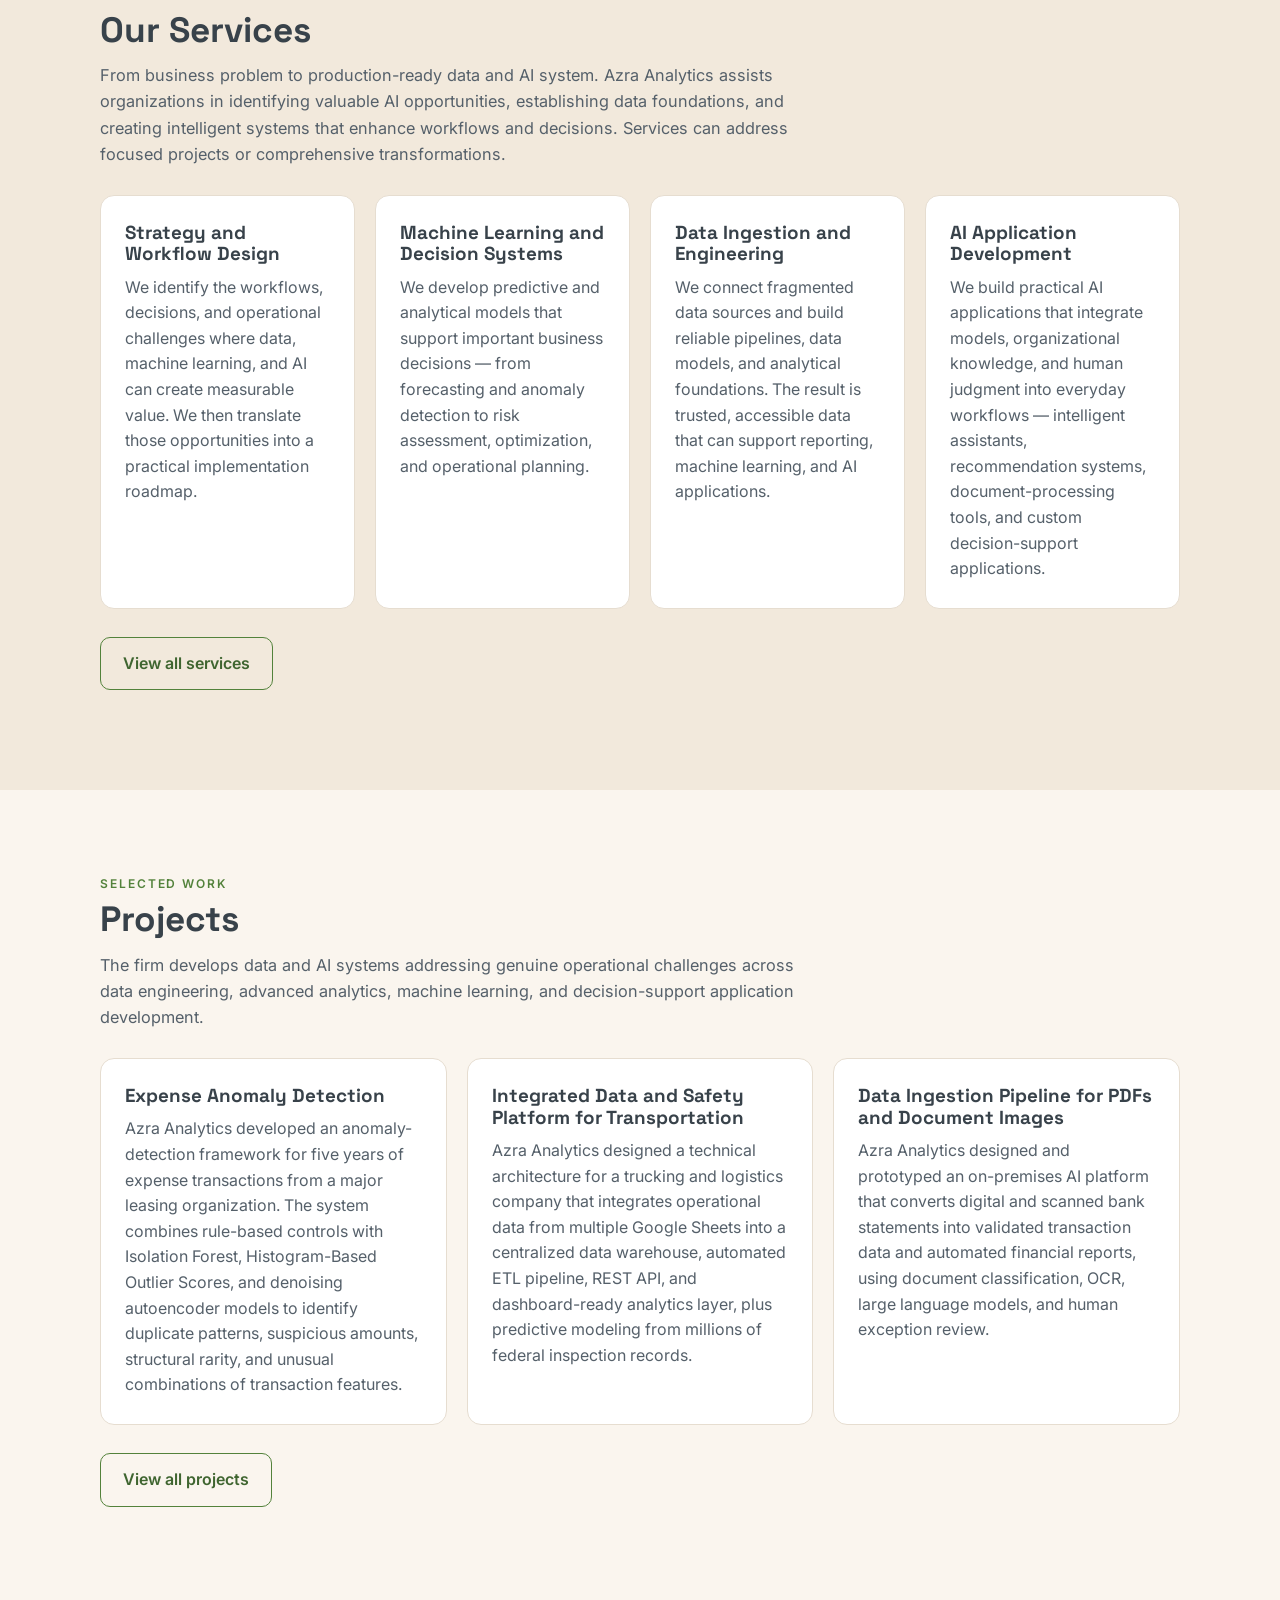
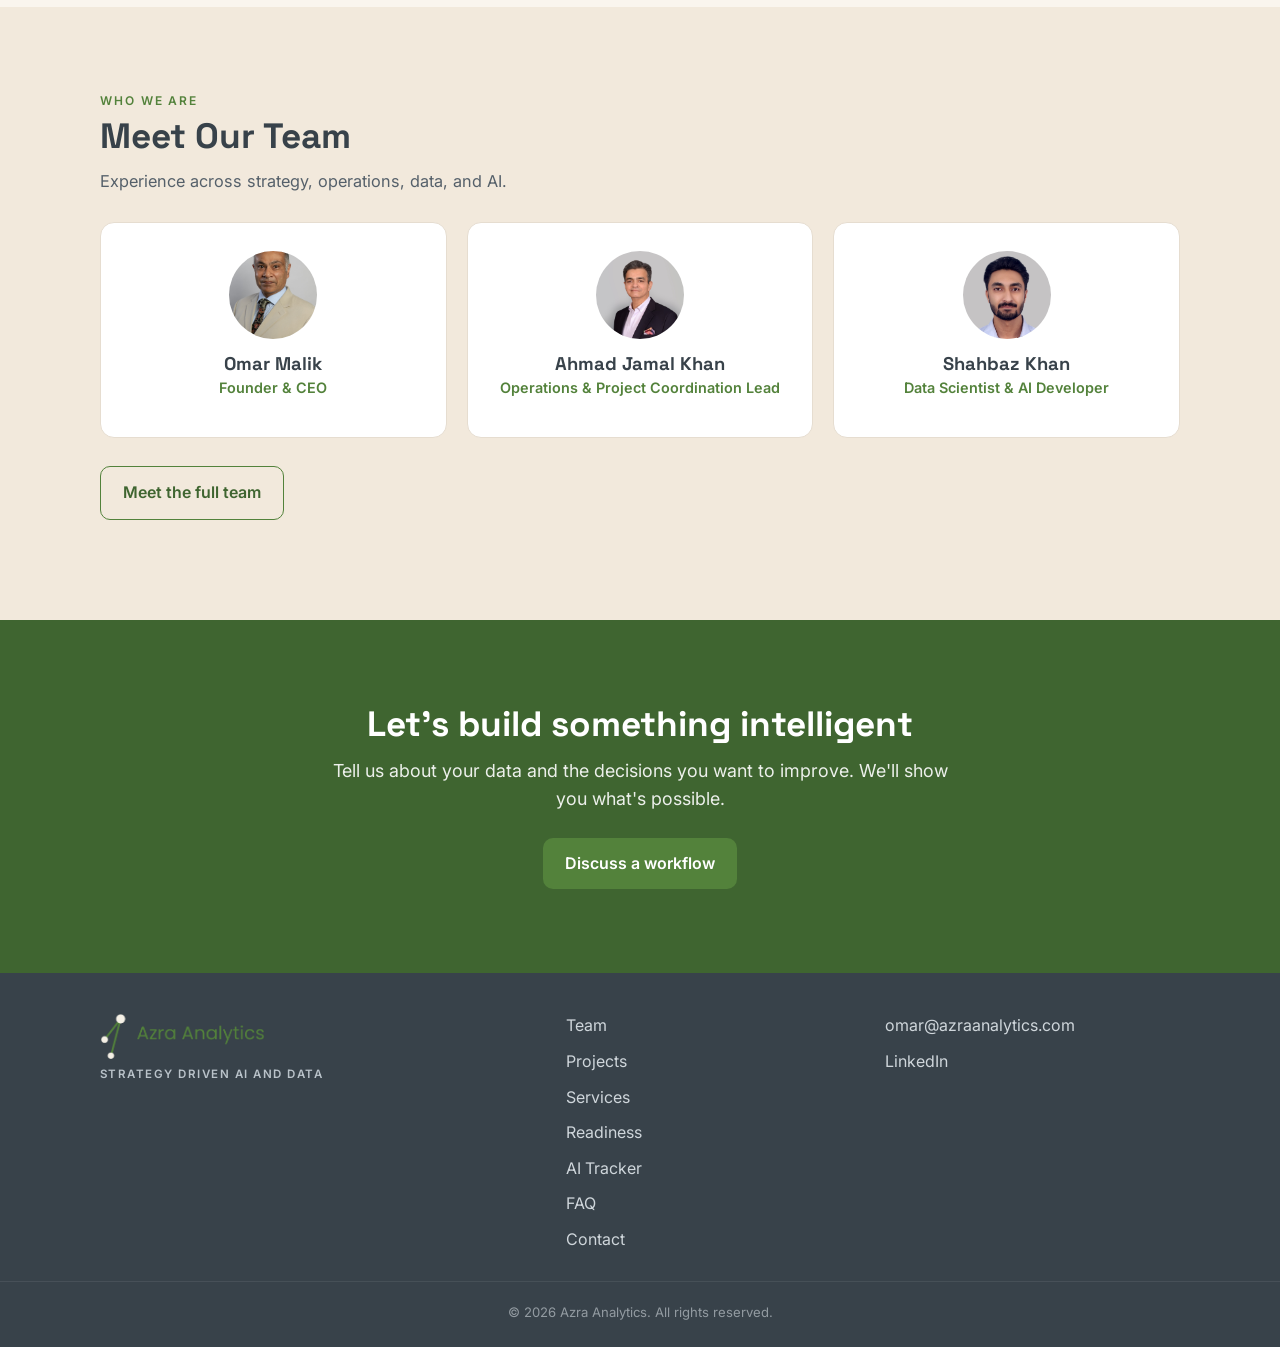
==== commit fd276147: "Wire the readiness assessment into nav, discovery layer, and docs Nav and footer on all seven existi" ====
--- a/index.html
+++ b/index.html
@@ -65,6 +65,7 @@
         <a href="team.html">Team</a>
         <a href="projects.html">Projects</a>
         <a href="services.html">Services</a>
+        <a href="readiness.html">Readiness</a>
         <a href="ai-adoption-tracker.html">AI Tracker</a>
         <a href="faq.html">FAQ</a>
         <a href="contact.html" class="nav-cta">Contact</a>
@@ -101,6 +102,14 @@
         <p class="eyebrow">Why it matters</p>
         <p class="about-statement">AI is becoming ubiquitous. Competitive advantage is not.</p>
         <p class="section-intro">Sustainable value comes from integrating data, analytics, machine learning, AI, human expertise, and organizational knowledge into the workflows that determine how the organization operates and makes decisions. Azra Analytics is a strategy-driven data and AI development firm combining expertise in business strategy, operations, data engineering, machine learning, and AI development.</p>
+
+        <div class="assess-panel" style="max-width:760px; margin-top:8px">
+          <p class="eyebrow">Free tool</p>
+          <h3 style="font-size:1.25rem">Where does your organization actually stand?</h3>
+          <p>Most AI projects fail on the conditions around the model, not the model: data that could not be trusted, no owner for the output, nobody committed to acting on it. Our readiness assessment scores those conditions across five dimensions and tells you the three moves worth making next.</p>
+          <p style="margin-bottom:20px"><strong>15 questions, about five minutes.</strong> Nothing is sent anywhere — the scoring runs in your browser.</p>
+          <a class="btn btn-primary" href="readiness.html">Take the readiness assessment</a>
+        </div>
       </div>
     </section>
 
@@ -204,6 +213,7 @@
         <a href="team.html">Team</a>
         <a href="projects.html">Projects</a>
         <a href="services.html">Services</a>
+        <a href="readiness.html">Readiness</a>
         <a href="ai-adoption-tracker.html">AI Tracker</a>
         <a href="faq.html">FAQ</a>
         <a href="contact.html">Contact</a>
--- a/styles.css
+++ b/styles.css
@@ -246,6 +246,202 @@
 .faq-item p { font-size: .98rem; }
 .faq-item p:last-child { margin-bottom: 0; }
 
+/* ===== Readiness assessment (readiness.html) ===== */
+[hidden] { display: none !important; }
+
+.assess-wrap { max-width: 760px; margin: 0 auto; }
+.assess-panel {
+  background: var(--white);
+  border: 1px solid var(--border);
+  border-radius: var(--radius);
+  padding: 28px 24px;
+}
+.assess-panel h2 { font-size: 1.3rem; }
+.assess-facts { margin: 0 0 22px; padding-left: 20px; font-size: .96rem; }
+.assess-facts li { margin-bottom: 6px; }
+.assess-note { font-size: .85rem; color: var(--body); margin: 14px 0 0; }
+
+/* Progress */
+.assess-progress-head {
+  display: flex;
+  justify-content: space-between;
+  align-items: baseline;
+  gap: 12px;
+  font-size: .82rem;
+  font-weight: 600;
+  color: var(--slate);
+  margin-bottom: 8px;
+}
+.assess-progress-head .assess-dim { color: var(--green); text-transform: uppercase; letter-spacing: .1em; }
+.assess-bar {
+  height: 6px;
+  border-radius: 999px;
+  background: var(--cream-deep);
+  overflow: hidden;
+  margin-bottom: 24px;
+}
+.assess-bar span {
+  display: block;
+  height: 100%;
+  width: 0;
+  background: var(--green);
+  border-radius: 999px;
+  transition: width .25s ease;
+}
+
+/* Question */
+.assess-question { border: 0; padding: 0; margin: 0; }
+.assess-question legend {
+  font-family: "Space Grotesk", "Inter", system-ui, sans-serif;
+  color: var(--slate);
+  font-size: 1.22rem;
+  line-height: 1.25;
+  font-weight: 600;
+  padding: 0;
+  margin-bottom: 18px;
+}
+.assess-option {
+  display: flex;
+  gap: 12px;
+  align-items: flex-start;
+  padding: 14px 16px;
+  margin-bottom: 10px;
+  border: 1.5px solid var(--border);
+  border-radius: 10px;
+  background: var(--cream);
+  cursor: pointer;
+  font-size: .98rem;
+  transition: border-color .15s ease, background .15s ease;
+}
+.assess-option:hover { border-color: var(--green); background: var(--white); }
+.assess-option input { margin: 4px 0 0; accent-color: var(--green); flex: none; }
+.assess-option input:focus-visible { outline: 2px solid var(--green-deep); outline-offset: 3px; }
+.assess-option.is-selected { border-color: var(--green); background: var(--green-tint); }
+.assess-nav { display: flex; gap: 12px; margin-top: 18px; }
+.assess-back {
+  background: none;
+  border: none;
+  font: inherit;
+  color: var(--green-deep);
+  font-weight: 600;
+  cursor: pointer;
+  padding: 8px 0;
+}
+.assess-back[disabled] { opacity: .35; cursor: default; }
+
+/* Results — score header */
+.assess-score-head {
+  display: grid;
+  grid-template-columns: 1fr;
+  gap: 20px;
+  align-items: center;
+  justify-items: center;
+  text-align: center;
+  margin-bottom: 28px;
+}
+.assess-ring { width: 132px; height: 132px; flex: none; }
+.assess-ring-track { fill: none; stroke: var(--cream-deep); stroke-width: 12; }
+.assess-ring-value {
+  fill: none;
+  stroke: var(--green);
+  stroke-width: 12;
+  stroke-linecap: round;
+  transform: rotate(-90deg);
+  transform-origin: 50% 50%;
+}
+.assess-ring-num {
+  font-family: "Space Grotesk", sans-serif;
+  font-size: 30px;
+  font-weight: 700;
+  fill: var(--slate);
+}
+.assess-band { font-size: 1.5rem; margin-bottom: 6px; }
+.assess-score-head p { margin: 0; }
+
+/* Radar */
+.assess-radar { width: 100%; max-width: 420px; margin: 0 auto 8px; display: block; }
+.radar-grid { fill: none; stroke: var(--border); stroke-width: 1; }
+.radar-axis { stroke: var(--border); stroke-width: 1; }
+.radar-area { fill: rgba(83, 130, 59, .22); stroke: var(--green); stroke-width: 2; stroke-linejoin: round; }
+.radar-dot { fill: var(--green-deep); }
+.radar-label {
+  font-family: "Inter", sans-serif;
+  font-size: 12px;
+  font-weight: 600;
+  fill: var(--slate);
+}
+.radar-label tspan.radar-score { fill: var(--green); }
+
+/* Dimension bars */
+.assess-dims { margin: 0 0 8px; padding: 0; list-style: none; }
+.assess-dim-row { padding: 18px 0; border-top: 1px solid var(--border); }
+.assess-dim-row:last-child { border-bottom: 1px solid var(--border); }
+.assess-dim-head {
+  display: flex;
+  justify-content: space-between;
+  align-items: baseline;
+  gap: 12px;
+  margin-bottom: 8px;
+}
+.assess-dim-head h3 { font-size: 1.05rem; margin: 0; }
+.assess-dim-head b {
+  font-family: "Space Grotesk", sans-serif;
+  color: var(--green);
+  font-size: 1.05rem;
+}
+.assess-dim-track {
+  height: 8px;
+  border-radius: 999px;
+  background: var(--cream-deep);
+  overflow: hidden;
+  margin-bottom: 10px;
+}
+.assess-dim-track span { display: block; height: 100%; background: var(--green); border-radius: 999px; }
+.assess-dim-row p { margin: 0; font-size: .95rem; }
+
+/* Moves */
+.assess-move {
+  background: var(--white);
+  border: 1px solid var(--border);
+  border-left: 4px solid var(--green);
+  border-radius: 10px;
+  padding: 20px 22px;
+  margin-bottom: 14px;
+}
+.assess-move h3 { font-size: 1.08rem; margin-bottom: 8px; }
+.assess-move p { font-size: .96rem; }
+.assess-move p:last-child { margin-bottom: 0; }
+.assess-move .assess-service {
+  font-size: .78rem;
+  font-weight: 600;
+  text-transform: uppercase;
+  letter-spacing: .1em;
+  color: var(--green);
+}
+
+/* Result actions */
+.assess-actions { display: flex; flex-wrap: wrap; gap: 12px; margin: 24px 0 8px; }
+.assess-send {
+  background: var(--white);
+  border: 1px solid var(--border);
+  border-radius: var(--radius);
+  padding: 24px 22px;
+  margin-top: 28px;
+}
+.assess-send h3 { font-size: 1.1rem; }
+.assess-send .form-row { margin-bottom: 16px; }
+.assess-status { font-size: .88rem; font-weight: 600; color: var(--green-deep); min-height: 1.2em; }
+
+/* ===== Print: results as a clean one-pager ===== */
+@media print {
+  .site-header, .site-footer, .assess-actions, .assess-send,
+  .assess-restart, .section-cta, .page-intro { display: none !important; }
+  body { background: #fff; }
+  .section { padding: 0; }
+  .assess-panel, .assess-move { border: 1px solid #ccc; box-shadow: none; }
+  .assess-move { break-inside: avoid; }
+}
+
 /* ===== Page intro (non-hero pages) ===== */
 .page-intro {
   background: linear-gradient(180deg, var(--cream) 0%, var(--green-tint) 100%);
@@ -358,16 +554,30 @@
   .footer-logo { height: 42px; }
   .brand-tag { font-size: .68rem; }
   .form-row { grid-template-columns: 1fr 1fr; }
+  .assess-score-head {
+    grid-template-columns: auto 1fr;
+    justify-items: start;
+    text-align: left;
+    gap: 28px;
+  }
 }
 
 /* ===== Desktop ===== */
-@media (min-width: 900px) {
+/* Nav switches to the horizontal bar at 1000px, not 900px: with eight items the row
+   overflows a 900px viewport. Gap widens again once there is room for it. */
+@media (min-width: 1000px) {
   .nav-toggle { display: none; }
   .primary-nav {
     display: flex;
     align-items: center;
-    gap: 26px;
+    gap: 20px;
   }
+}
+@media (min-width: 1120px) {
+  .primary-nav { gap: 26px; }
+}
+
+@media (min-width: 900px) {
   .hero { padding: 80px 0 90px; }
   .hero-inner { grid-template-columns: 1.15fr .85fr; gap: 48px; }
   .hero-visual { display: block; }
@@ -380,8 +590,8 @@
   .contact-layout { grid-template-columns: 1.3fr .9fr; }
 }
 
-/* ===== Mobile nav (below 900px) ===== */
-@media (max-width: 899px) {
+/* ===== Mobile nav (below 1000px) ===== */
+@media (max-width: 999px) {
   .nav-toggle { display: flex; }
   .primary-nav {
     position: absolute;
